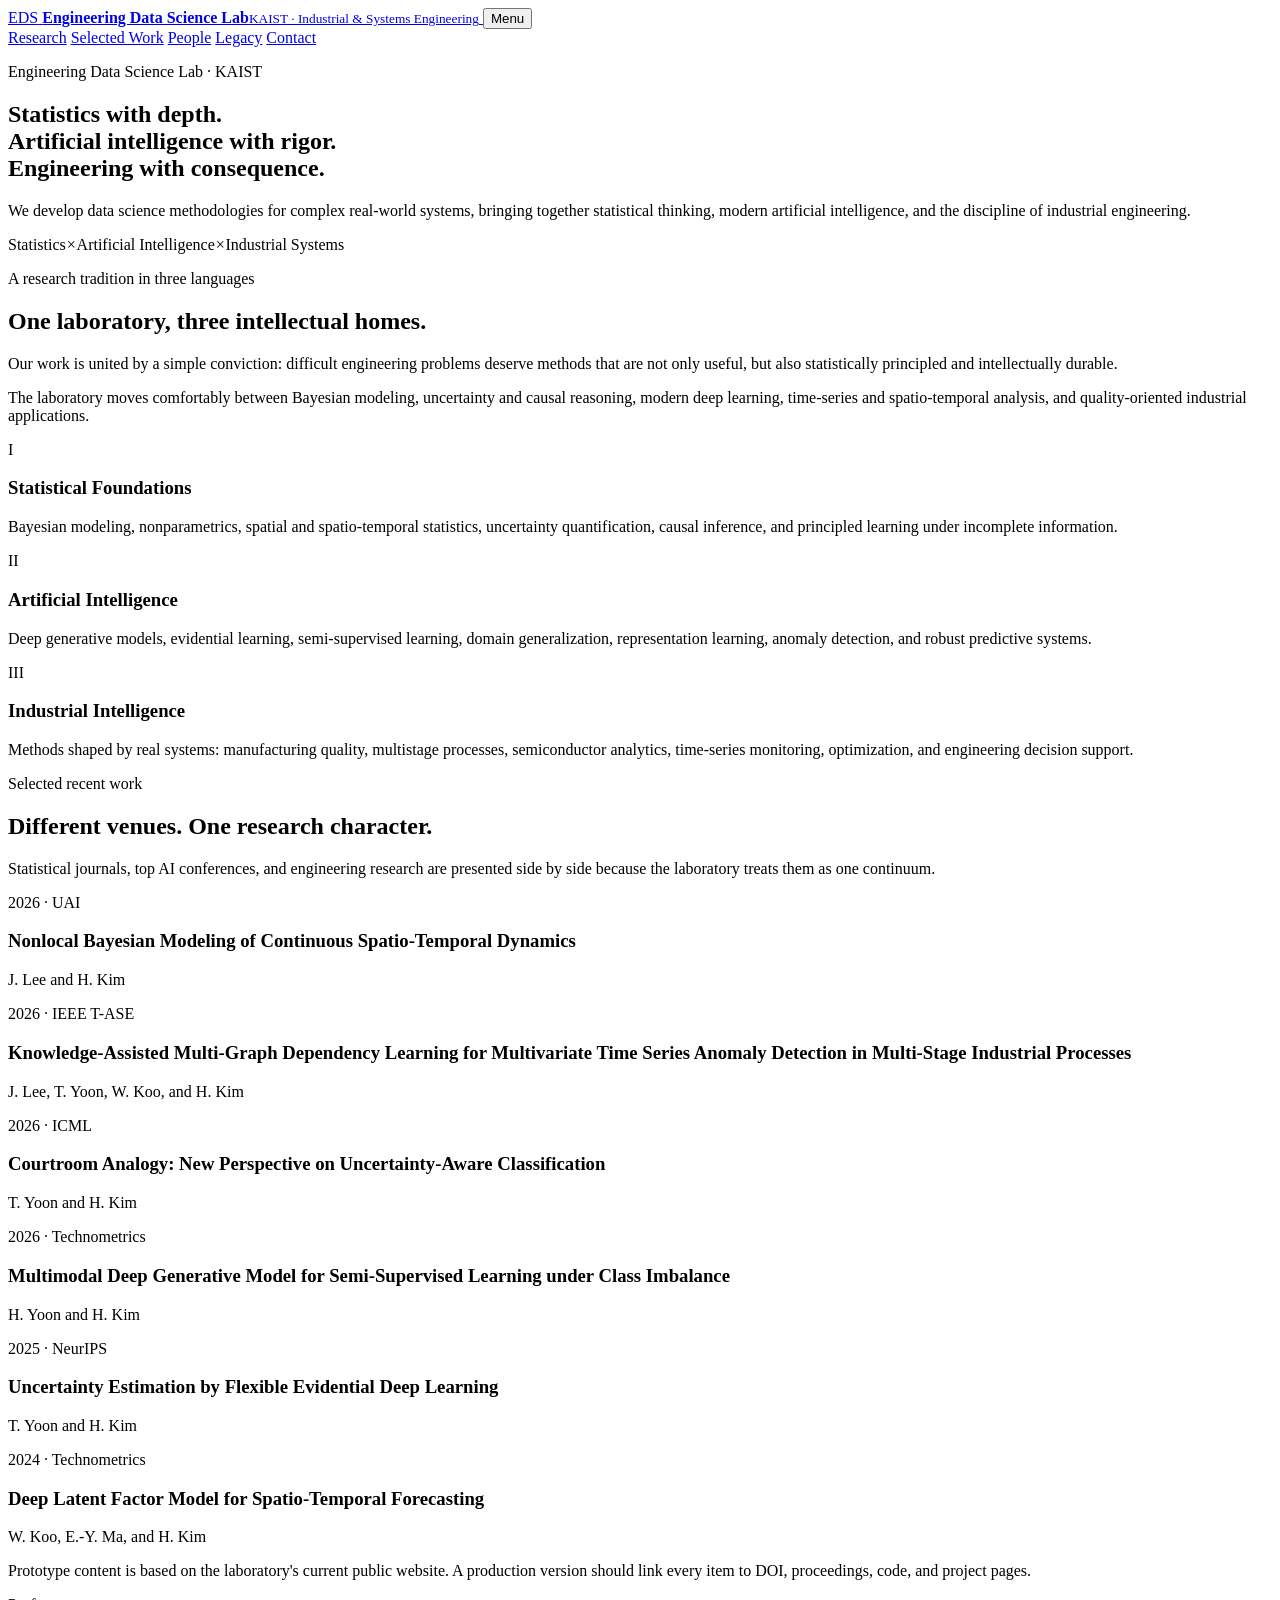
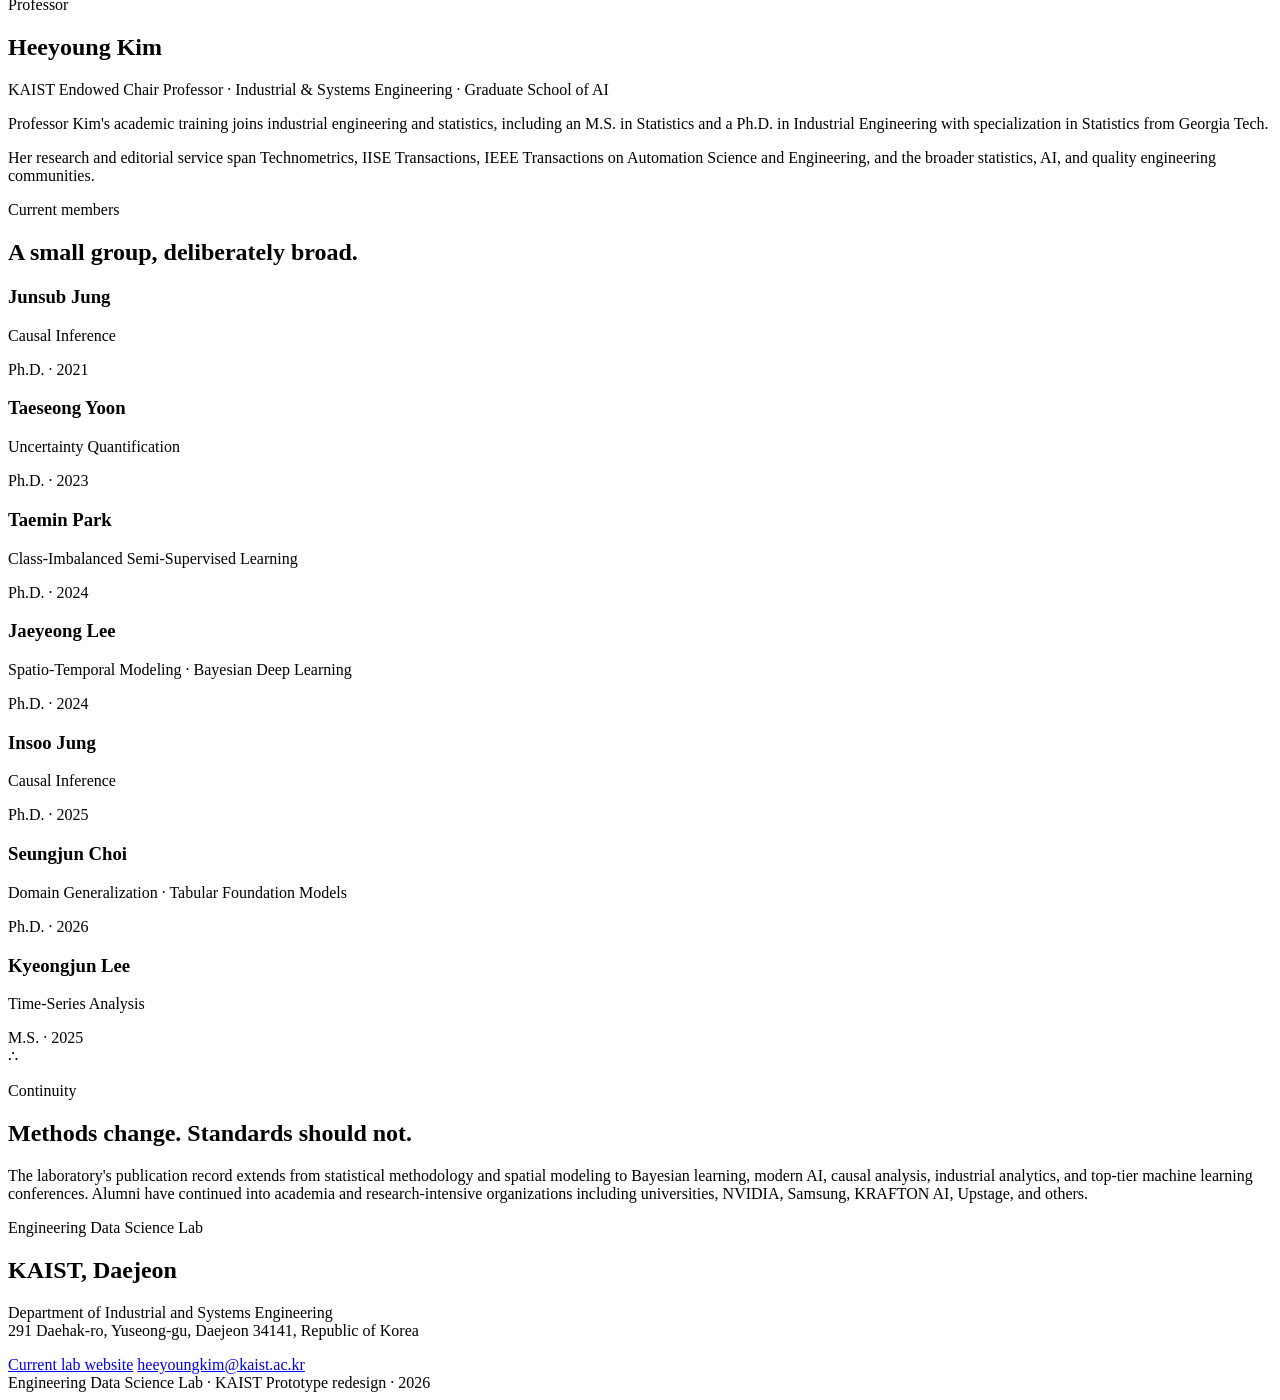
==== eds-lab-preview/index.html @ 4bfbe5f3 "Add EDS lab website prototype" ====
<!doctype html>
<html lang="en">
<head>
  <meta charset="utf-8" />
  <meta name="viewport" content="width=device-width, initial-scale=1" />
  <meta name="description" content="Prototype redesign for the Engineering Data Science Lab at KAIST." />
  <title>Engineering Data Science Lab | KAIST</title>
  <link rel="preconnect" href="https://fonts.googleapis.com">
  <link rel="preconnect" href="https://fonts.gstatic.com" crossorigin>
  <link href="https://fonts.googleapis.com/css2?family=EB+Garamond:ital,wght@0,500;0,600;1,500&family=Inter:wght@400;500;600&display=swap" rel="stylesheet">
  <link rel="stylesheet" href="style.css" />
</head>
<body>
  <header class="site-header">
    <a class="wordmark" href="#top" aria-label="Engineering Data Science Lab home">
      <span class="seal">EDS</span>
      <span class="wordmark-text"><strong>Engineering Data Science Lab</strong><small>KAIST · Industrial & Systems Engineering</small></span>
    </a>
    <button class="menu-button" aria-expanded="false" aria-controls="site-nav">Menu</button>
    <nav id="site-nav" class="site-nav" aria-label="Primary">
      <a href="#research">Research</a>
      <a href="#work">Selected Work</a>
      <a href="#people">People</a>
      <a href="#legacy">Legacy</a>
      <a href="#contact">Contact</a>
    </nav>
  </header>

  <main id="top">
    <section class="hero section-shell">
      <p class="eyebrow">Engineering Data Science Lab · KAIST</p>
      <h1>Statistics with depth.<br>Artificial intelligence with rigor.<br>Engineering with consequence.</h1>
      <p class="hero-copy">
        We develop data science methodologies for complex real-world systems, bringing together statistical thinking,
        modern artificial intelligence, and the discipline of industrial engineering.
      </p>
      <div class="hero-rule" aria-hidden="true"></div>
      <div class="hero-note">
        <span>Statistics</span><i>×</i><span>Artificial Intelligence</span><i>×</i><span>Industrial Systems</span>
      </div>
    </section>

    <section class="manifesto section-shell split" id="research">
      <div>
        <p class="eyebrow">A research tradition in three languages</p>
        <h2>One laboratory, three intellectual homes.</h2>
      </div>
      <div class="prose">
        <p>
          Our work is united by a simple conviction: difficult engineering problems deserve methods that are not only useful,
          but also statistically principled and intellectually durable.
        </p>
        <p>
          The laboratory moves comfortably between Bayesian modeling, uncertainty and causal reasoning, modern deep learning,
          time-series and spatio-temporal analysis, and quality-oriented industrial applications.
        </p>
      </div>
    </section>

    <section class="pillars section-shell" aria-label="Research pillars">
      <article class="pillar">
        <span class="roman">I</span>
        <h3>Statistical Foundations</h3>
        <p>Bayesian modeling, nonparametrics, spatial and spatio-temporal statistics, uncertainty quantification, causal inference, and principled learning under incomplete information.</p>
      </article>
      <article class="pillar">
        <span class="roman">II</span>
        <h3>Artificial Intelligence</h3>
        <p>Deep generative models, evidential learning, semi-supervised learning, domain generalization, representation learning, anomaly detection, and robust predictive systems.</p>
      </article>
      <article class="pillar">
        <span class="roman">III</span>
        <h3>Industrial Intelligence</h3>
        <p>Methods shaped by real systems: manufacturing quality, multistage processes, semiconductor analytics, time-series monitoring, optimization, and engineering decision support.</p>
      </article>
    </section>

    <section class="selected-work section-shell" id="work">
      <div class="section-heading">
        <p class="eyebrow">Selected recent work</p>
        <h2>Different venues. One research character.</h2>
        <p>Statistical journals, top AI conferences, and engineering research are presented side by side because the laboratory treats them as one continuum.</p>
      </div>
      <div class="work-list">
        <article>
          <time>2026 · UAI</time>
          <h3>Nonlocal Bayesian Modeling of Continuous Spatio-Temporal Dynamics</h3>
          <p>J. Lee and H. Kim</p>
        </article>
        <article>
          <time>2026 · IEEE T-ASE</time>
          <h3>Knowledge-Assisted Multi-Graph Dependency Learning for Multivariate Time Series Anomaly Detection in Multi-Stage Industrial Processes</h3>
          <p>J. Lee, T. Yoon, W. Koo, and H. Kim</p>
        </article>
        <article>
          <time>2026 · ICML</time>
          <h3>Courtroom Analogy: New Perspective on Uncertainty-Aware Classification</h3>
          <p>T. Yoon and H. Kim</p>
        </article>
        <article>
          <time>2026 · Technometrics</time>
          <h3>Multimodal Deep Generative Model for Semi-Supervised Learning under Class Imbalance</h3>
          <p>H. Yoon and H. Kim</p>
        </article>
        <article>
          <time>2025 · NeurIPS</time>
          <h3>Uncertainty Estimation by Flexible Evidential Deep Learning</h3>
          <p>T. Yoon and H. Kim</p>
        </article>
        <article>
          <time>2024 · Technometrics</time>
          <h3>Deep Latent Factor Model for Spatio-Temporal Forecasting</h3>
          <p>W. Koo, E.-Y. Ma, and H. Kim</p>
        </article>
      </div>
      <p class="source-note">Prototype content is based on the laboratory's current public website. A production version should link every item to DOI, proceedings, code, and project pages.</p>
    </section>

    <section class="professor section-shell split">
      <div>
        <p class="eyebrow">Professor</p>
        <h2>Heeyoung Kim</h2>
        <p class="title-line">KAIST Endowed Chair Professor · Industrial & Systems Engineering · Graduate School of AI</p>
      </div>
      <div class="prose professor-copy">
        <p>
          Professor Kim's academic training joins industrial engineering and statistics, including an M.S. in Statistics and a Ph.D. in Industrial Engineering with specialization in Statistics from Georgia Tech.
        </p>
        <p>
          Her research and editorial service span Technometrics, IISE Transactions, IEEE Transactions on Automation Science and Engineering, and the broader statistics, AI, and quality engineering communities.
        </p>
      </div>
    </section>

    <section class="people section-shell" id="people">
      <div class="section-heading compact">
        <p class="eyebrow">Current members</p>
        <h2>A small group, deliberately broad.</h2>
      </div>
      <div class="people-grid">
        <article><h3>Junsub Jung</h3><p>Causal Inference</p><span>Ph.D. · 2021</span></article>
        <article><h3>Taeseong Yoon</h3><p>Uncertainty Quantification</p><span>Ph.D. · 2023</span></article>
        <article><h3>Taemin Park</h3><p>Class-Imbalanced Semi-Supervised Learning</p><span>Ph.D. · 2024</span></article>
        <article><h3>Jaeyeong Lee</h3><p>Spatio-Temporal Modeling · Bayesian Deep Learning</p><span>Ph.D. · 2024</span></article>
        <article><h3>Insoo Jung</h3><p>Causal Inference</p><span>Ph.D. · 2025</span></article>
        <article><h3>Seungjun Choi</h3><p>Domain Generalization · Tabular Foundation Models</p><span>Ph.D. · 2026</span></article>
        <article><h3>Kyeongjun Lee</h3><p>Time-Series Analysis</p><span>M.S. · 2025</span></article>
      </div>
    </section>

    <section class="legacy section-shell" id="legacy">
      <div class="legacy-mark" aria-hidden="true">∴</div>
      <div class="legacy-copy">
        <p class="eyebrow">Continuity</p>
        <h2>Methods change. Standards should not.</h2>
        <p>
          The laboratory's publication record extends from statistical methodology and spatial modeling to Bayesian learning,
          modern AI, causal analysis, industrial analytics, and top-tier machine learning conferences. Alumni have continued into
          academia and research-intensive organizations including universities, NVIDIA, Samsung, KRAFTON AI, Upstage, and others.
        </p>
      </div>
    </section>

    <section class="contact section-shell" id="contact">
      <p class="eyebrow">Engineering Data Science Lab</p>
      <h2>KAIST, Daejeon</h2>
      <p>Department of Industrial and Systems Engineering<br>291 Daehak-ro, Yuseong-gu, Daejeon 34141, Republic of Korea</p>
      <div class="contact-links">
        <a href="https://eds.kaist.ac.kr/">Current lab website</a>
        <a href="mailto:heeyoungkim@kaist.ac.kr">heeyoungkim@kaist.ac.kr</a>
      </div>
    </section>
  </main>

  <footer class="site-footer">
    <span>Engineering Data Science Lab · KAIST</span>
    <span>Prototype redesign · 2026</span>
  </footer>

  <script src="script.js"></script>
</body>
</html>
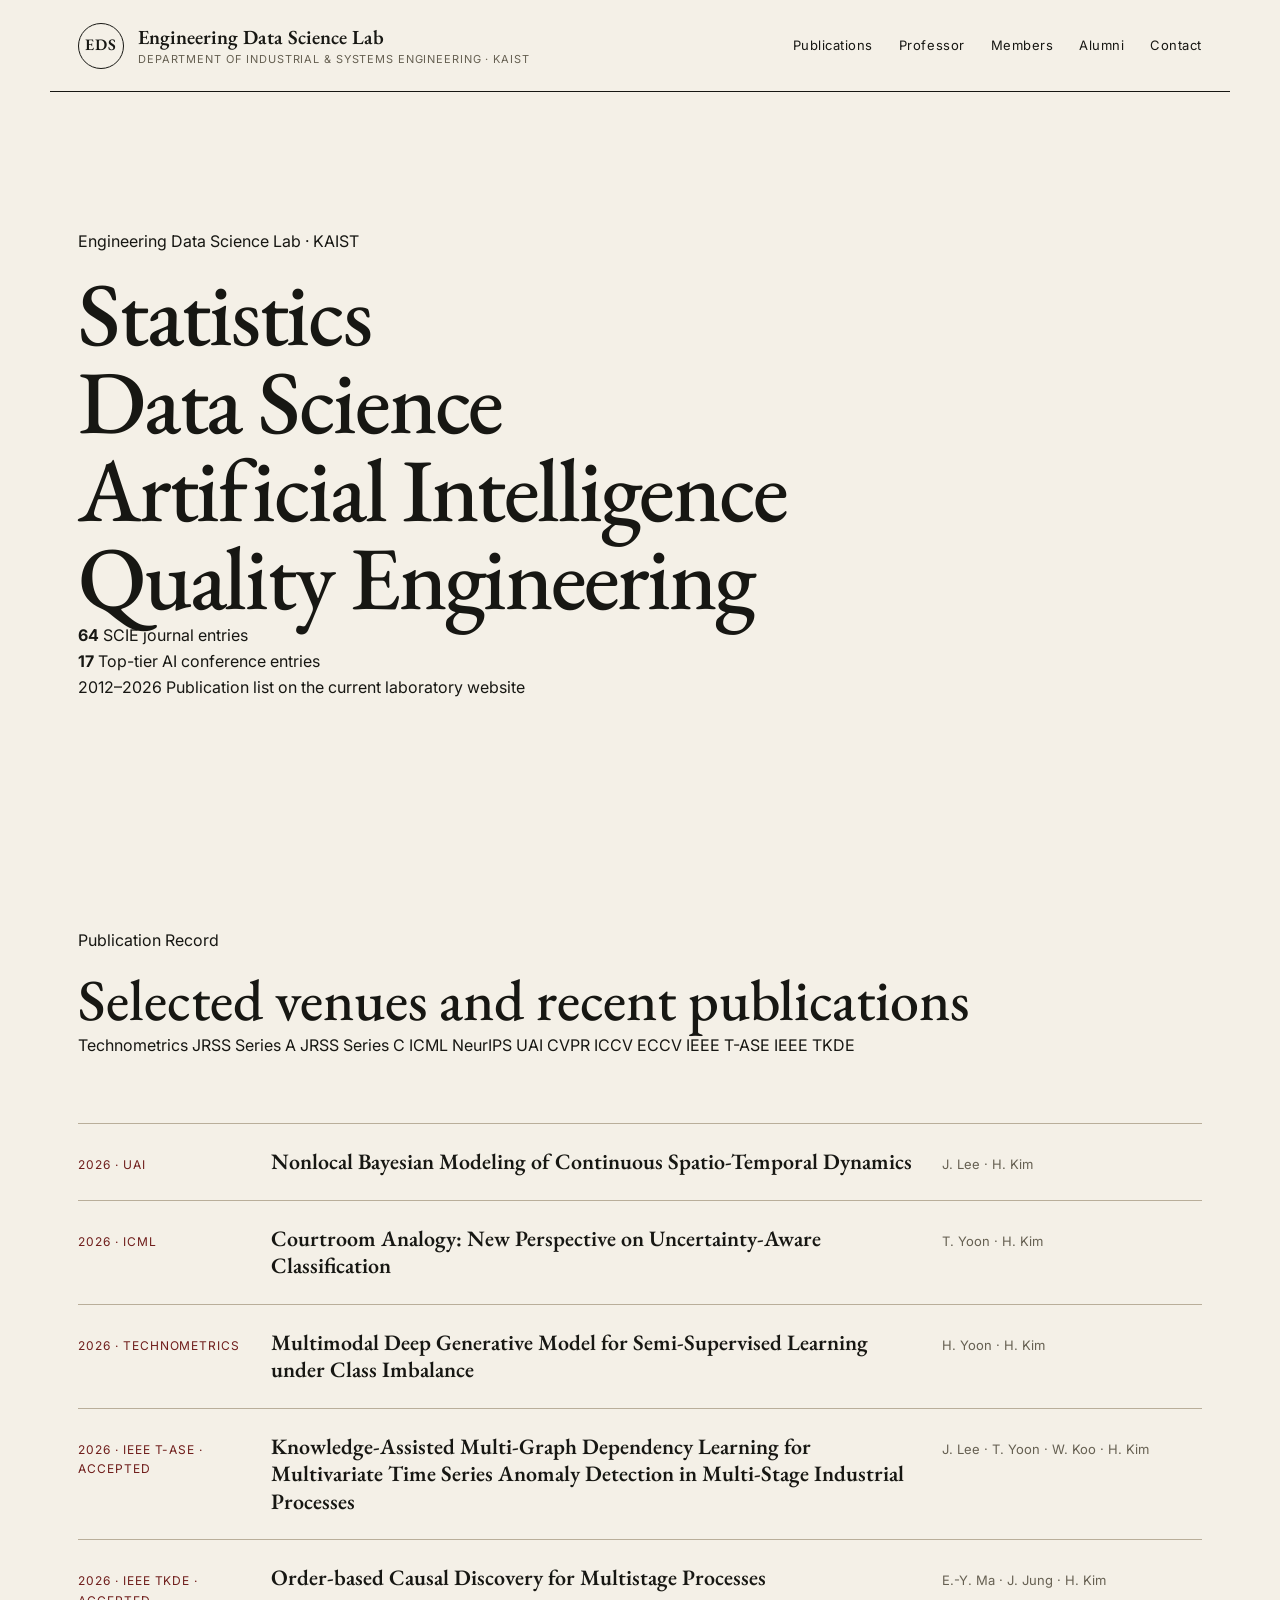
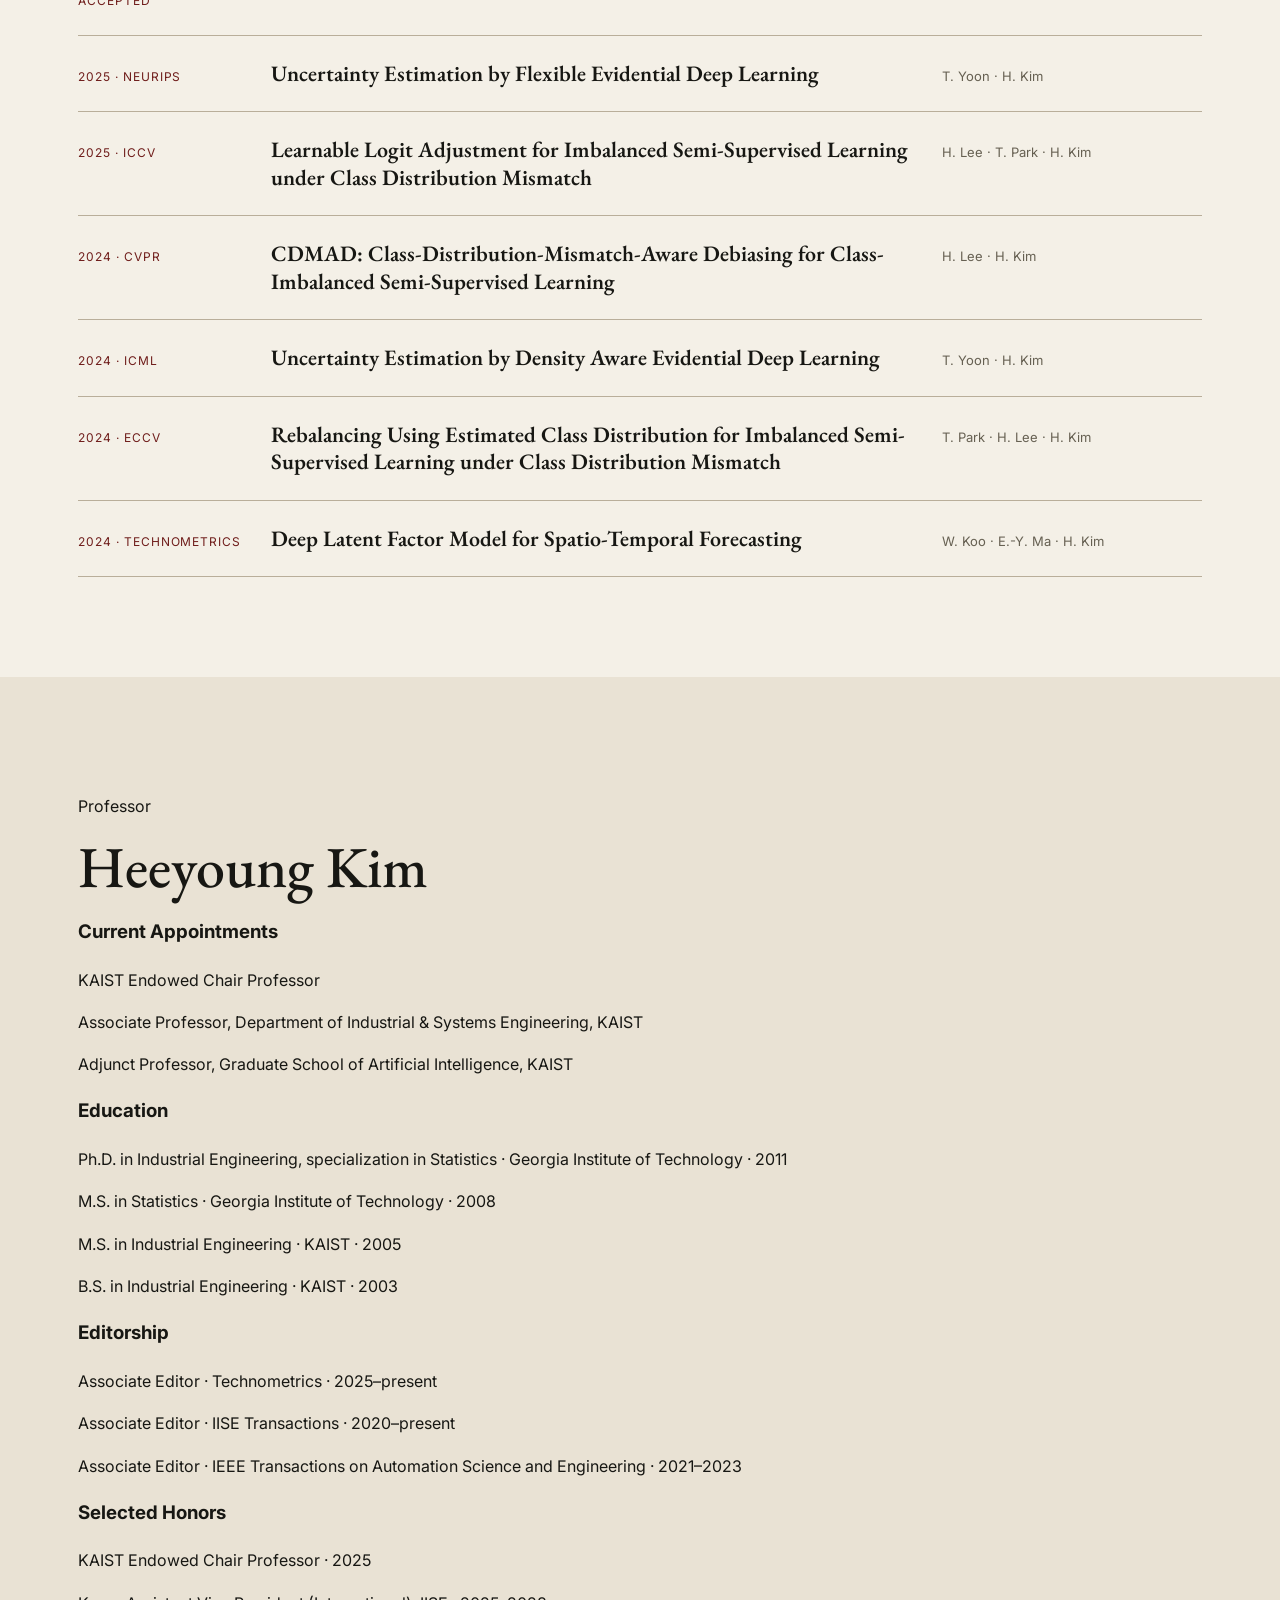
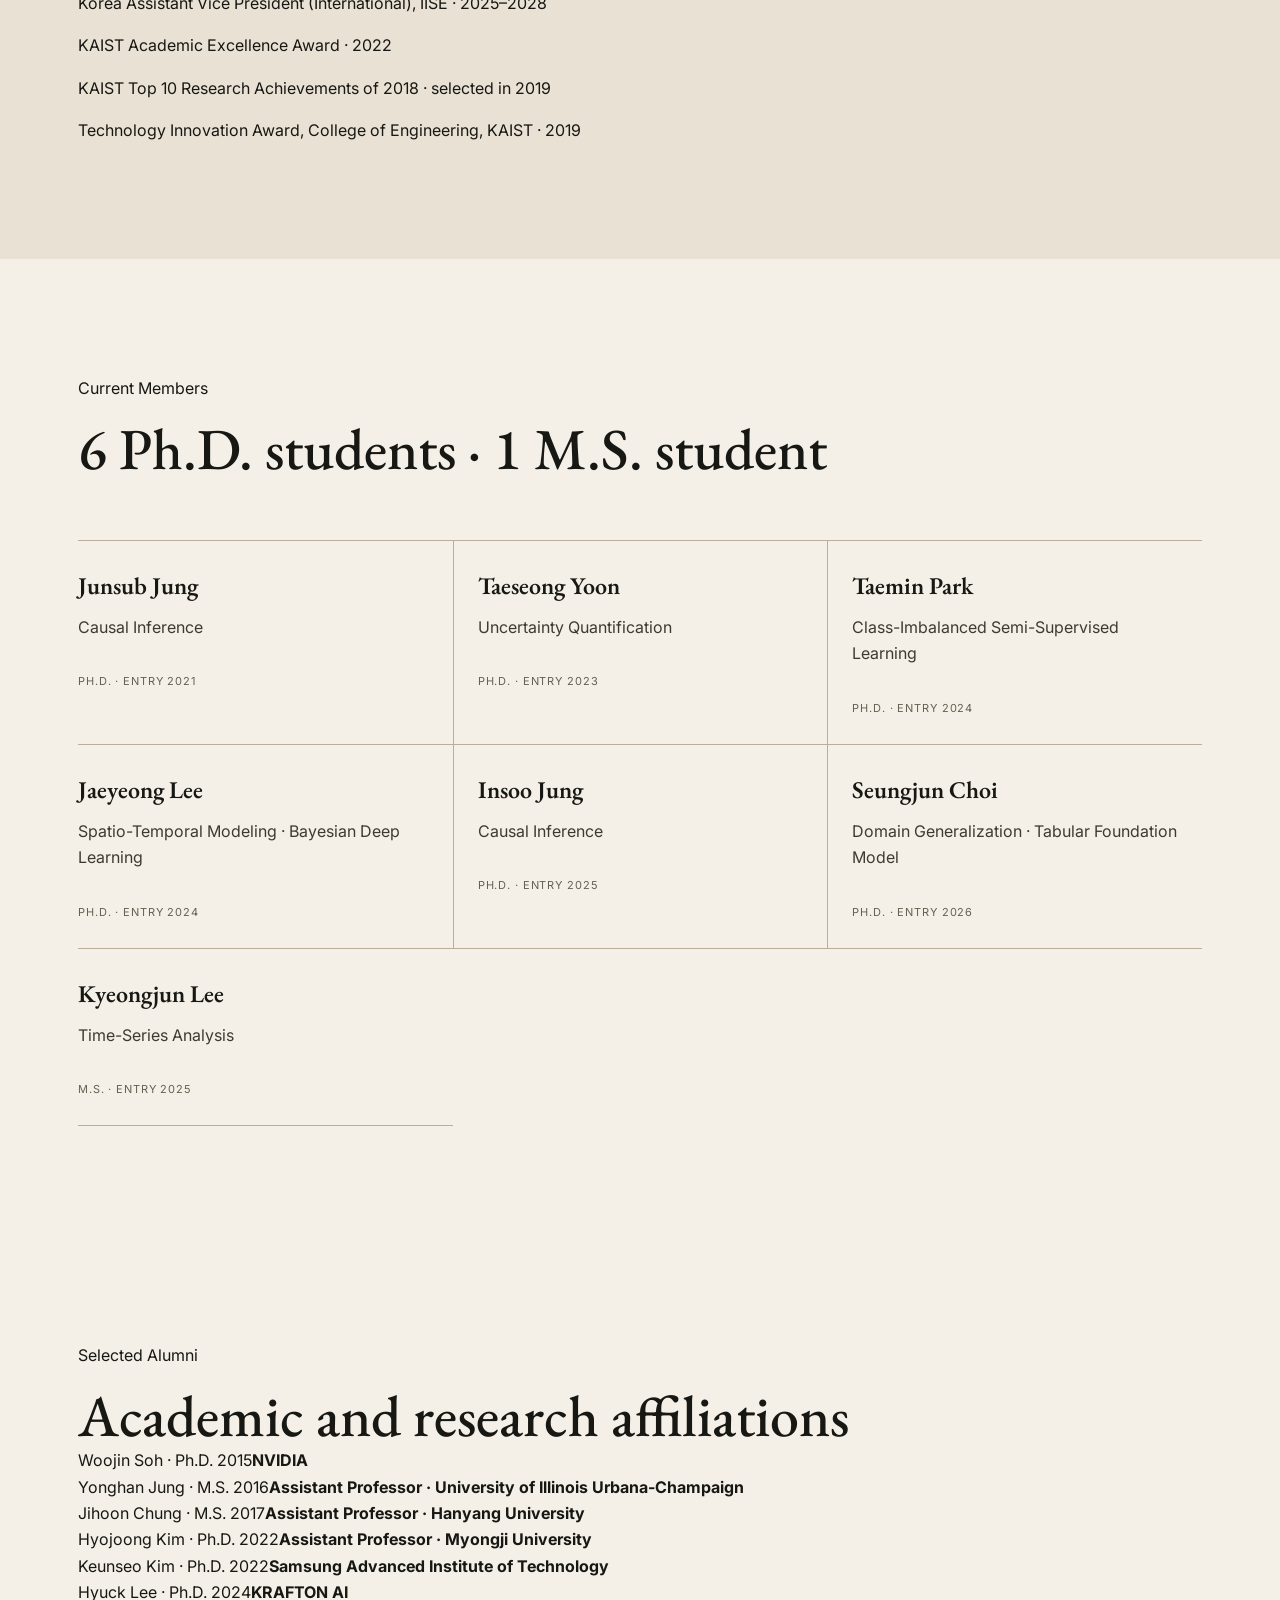
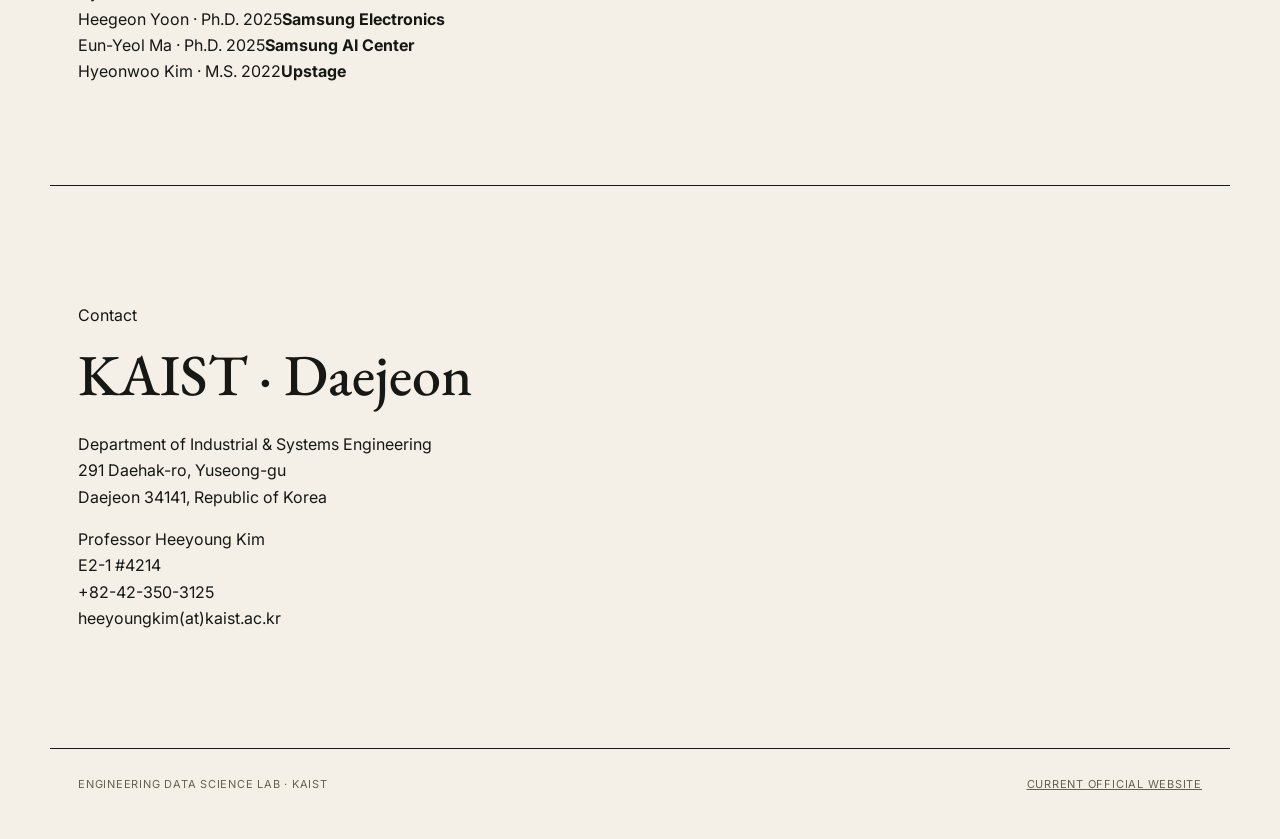
==== commit a824cd0a: "Refine EDS preview to fact-first academic design" ====
--- a/eds-lab-preview/index.html
+++ b/eds-lab-preview/index.html
@@ -3,178 +3,220 @@
 <head>
   <meta charset="utf-8" />
   <meta name="viewport" content="width=device-width, initial-scale=1" />
-  <meta name="description" content="Prototype redesign for the Engineering Data Science Lab at KAIST." />
+  <meta name="description" content="Engineering Data Science Lab, KAIST — research, publications, members, and alumni." />
   <title>Engineering Data Science Lab | KAIST</title>
   <link rel="preconnect" href="https://fonts.googleapis.com">
   <link rel="preconnect" href="https://fonts.gstatic.com" crossorigin>
-  <link href="https://fonts.googleapis.com/css2?family=EB+Garamond:ital,wght@0,500;0,600;1,500&family=Inter:wght@400;500;600&display=swap" rel="stylesheet">
+  <link href="https://fonts.googleapis.com/css2?family=EB+Garamond:wght@500;600&family=Inter:wght@400;500;600&display=swap" rel="stylesheet">
   <link rel="stylesheet" href="style.css" />
 </head>
 <body>
   <header class="site-header">
     <a class="wordmark" href="#top" aria-label="Engineering Data Science Lab home">
       <span class="seal">EDS</span>
-      <span class="wordmark-text"><strong>Engineering Data Science Lab</strong><small>KAIST · Industrial & Systems Engineering</small></span>
+      <span class="wordmark-text">
+        <strong>Engineering Data Science Lab</strong>
+        <small>Department of Industrial & Systems Engineering · KAIST</small>
+      </span>
     </a>
     <button class="menu-button" aria-expanded="false" aria-controls="site-nav">Menu</button>
     <nav id="site-nav" class="site-nav" aria-label="Primary">
-      <a href="#research">Research</a>
-      <a href="#work">Selected Work</a>
-      <a href="#people">People</a>
-      <a href="#legacy">Legacy</a>
+      <a href="#record">Publications</a>
+      <a href="#professor">Professor</a>
+      <a href="#members">Members</a>
+      <a href="#alumni">Alumni</a>
       <a href="#contact">Contact</a>
     </nav>
   </header>
 
   <main id="top">
     <section class="hero section-shell">
-      <p class="eyebrow">Engineering Data Science Lab · KAIST</p>
-      <h1>Statistics with depth.<br>Artificial intelligence with rigor.<br>Engineering with consequence.</h1>
-      <p class="hero-copy">
-        We develop data science methodologies for complex real-world systems, bringing together statistical thinking,
-        modern artificial intelligence, and the discipline of industrial engineering.
-      </p>
-      <div class="hero-rule" aria-hidden="true"></div>
-      <div class="hero-note">
-        <span>Statistics</span><i>×</i><span>Artificial Intelligence</span><i>×</i><span>Industrial Systems</span>
-      </div>
-    </section>
-
-    <section class="manifesto section-shell split" id="research">
-      <div>
-        <p class="eyebrow">A research tradition in three languages</p>
-        <h2>One laboratory, three intellectual homes.</h2>
-      </div>
-      <div class="prose">
-        <p>
-          Our work is united by a simple conviction: difficult engineering problems deserve methods that are not only useful,
-          but also statistically principled and intellectually durable.
-        </p>
-        <p>
-          The laboratory moves comfortably between Bayesian modeling, uncertainty and causal reasoning, modern deep learning,
-          time-series and spatio-temporal analysis, and quality-oriented industrial applications.
-        </p>
-      </div>
-    </section>
-
-    <section class="pillars section-shell" aria-label="Research pillars">
-      <article class="pillar">
-        <span class="roman">I</span>
-        <h3>Statistical Foundations</h3>
-        <p>Bayesian modeling, nonparametrics, spatial and spatio-temporal statistics, uncertainty quantification, causal inference, and principled learning under incomplete information.</p>
-      </article>
-      <article class="pillar">
-        <span class="roman">II</span>
-        <h3>Artificial Intelligence</h3>
-        <p>Deep generative models, evidential learning, semi-supervised learning, domain generalization, representation learning, anomaly detection, and robust predictive systems.</p>
-      </article>
-      <article class="pillar">
-        <span class="roman">III</span>
-        <h3>Industrial Intelligence</h3>
-        <p>Methods shaped by real systems: manufacturing quality, multistage processes, semiconductor analytics, time-series monitoring, optimization, and engineering decision support.</p>
-      </article>
-    </section>
-
-    <section class="selected-work section-shell" id="work">
-      <div class="section-heading">
-        <p class="eyebrow">Selected recent work</p>
-        <h2>Different venues. One research character.</h2>
-        <p>Statistical journals, top AI conferences, and engineering research are presented side by side because the laboratory treats them as one continuum.</p>
-      </div>
+      <p class="kicker">Engineering Data Science Lab · KAIST</p>
+      <h1>Statistics<br>Data Science<br>Artificial Intelligence<br>Quality Engineering</h1>
+
+      <div class="record-grid" aria-label="Publication record">
+        <div class="record-item">
+          <strong>64</strong>
+          <span>SCIE journal entries</span>
+        </div>
+        <div class="record-item">
+          <strong>17</strong>
+          <span>Top-tier AI conference entries</span>
+        </div>
+        <div class="record-item text-record">
+          <span class="record-years">2012–2026</span>
+          <span>Publication list on the current laboratory website</span>
+        </div>
+      </div>
+    </section>
+
+    <section class="facts section-shell" id="record">
+      <div class="section-title-row">
+        <p class="kicker">Publication Record</p>
+        <h2>Selected venues and recent publications</h2>
+      </div>
+
+      <div class="venue-line">
+        <span>Technometrics</span>
+        <span>JRSS Series A</span>
+        <span>JRSS Series C</span>
+        <span>ICML</span>
+        <span>NeurIPS</span>
+        <span>UAI</span>
+        <span>CVPR</span>
+        <span>ICCV</span>
+        <span>ECCV</span>
+        <span>IEEE T-ASE</span>
+        <span>IEEE TKDE</span>
+      </div>
+
       <div class="work-list">
         <article>
           <time>2026 · UAI</time>
           <h3>Nonlocal Bayesian Modeling of Continuous Spatio-Temporal Dynamics</h3>
-          <p>J. Lee and H. Kim</p>
-        </article>
-        <article>
-          <time>2026 · IEEE T-ASE</time>
-          <h3>Knowledge-Assisted Multi-Graph Dependency Learning for Multivariate Time Series Anomaly Detection in Multi-Stage Industrial Processes</h3>
-          <p>J. Lee, T. Yoon, W. Koo, and H. Kim</p>
+          <p>J. Lee · H. Kim</p>
         </article>
         <article>
           <time>2026 · ICML</time>
           <h3>Courtroom Analogy: New Perspective on Uncertainty-Aware Classification</h3>
-          <p>T. Yoon and H. Kim</p>
+          <p>T. Yoon · H. Kim</p>
         </article>
         <article>
           <time>2026 · Technometrics</time>
           <h3>Multimodal Deep Generative Model for Semi-Supervised Learning under Class Imbalance</h3>
-          <p>H. Yoon and H. Kim</p>
+          <p>H. Yoon · H. Kim</p>
+        </article>
+        <article>
+          <time>2026 · IEEE T-ASE · Accepted</time>
+          <h3>Knowledge-Assisted Multi-Graph Dependency Learning for Multivariate Time Series Anomaly Detection in Multi-Stage Industrial Processes</h3>
+          <p>J. Lee · T. Yoon · W. Koo · H. Kim</p>
+        </article>
+        <article>
+          <time>2026 · IEEE TKDE · Accepted</time>
+          <h3>Order-based Causal Discovery for Multistage Processes</h3>
+          <p>E.-Y. Ma · J. Jung · H. Kim</p>
         </article>
         <article>
           <time>2025 · NeurIPS</time>
           <h3>Uncertainty Estimation by Flexible Evidential Deep Learning</h3>
-          <p>T. Yoon and H. Kim</p>
+          <p>T. Yoon · H. Kim</p>
+        </article>
+        <article>
+          <time>2025 · ICCV</time>
+          <h3>Learnable Logit Adjustment for Imbalanced Semi-Supervised Learning under Class Distribution Mismatch</h3>
+          <p>H. Lee · T. Park · H. Kim</p>
+        </article>
+        <article>
+          <time>2024 · CVPR</time>
+          <h3>CDMAD: Class-Distribution-Mismatch-Aware Debiasing for Class-Imbalanced Semi-Supervised Learning</h3>
+          <p>H. Lee · H. Kim</p>
+        </article>
+        <article>
+          <time>2024 · ICML</time>
+          <h3>Uncertainty Estimation by Density Aware Evidential Deep Learning</h3>
+          <p>T. Yoon · H. Kim</p>
+        </article>
+        <article>
+          <time>2024 · ECCV</time>
+          <h3>Rebalancing Using Estimated Class Distribution for Imbalanced Semi-Supervised Learning under Class Distribution Mismatch</h3>
+          <p>T. Park · H. Lee · H. Kim</p>
         </article>
         <article>
           <time>2024 · Technometrics</time>
           <h3>Deep Latent Factor Model for Spatio-Temporal Forecasting</h3>
-          <p>W. Koo, E.-Y. Ma, and H. Kim</p>
-        </article>
-      </div>
-      <p class="source-note">Prototype content is based on the laboratory's current public website. A production version should link every item to DOI, proceedings, code, and project pages.</p>
-    </section>
-
-    <section class="professor section-shell split">
-      <div>
-        <p class="eyebrow">Professor</p>
+          <p>W. Koo · E.-Y. Ma · H. Kim</p>
+        </article>
+      </div>
+    </section>
+
+    <section class="professor section-shell" id="professor">
+      <div class="section-title-row">
+        <p class="kicker">Professor</p>
         <h2>Heeyoung Kim</h2>
-        <p class="title-line">KAIST Endowed Chair Professor · Industrial & Systems Engineering · Graduate School of AI</p>
-      </div>
-      <div class="prose professor-copy">
-        <p>
-          Professor Kim's academic training joins industrial engineering and statistics, including an M.S. in Statistics and a Ph.D. in Industrial Engineering with specialization in Statistics from Georgia Tech.
-        </p>
-        <p>
-          Her research and editorial service span Technometrics, IISE Transactions, IEEE Transactions on Automation Science and Engineering, and the broader statistics, AI, and quality engineering communities.
-        </p>
-      </div>
-    </section>
-
-    <section class="people section-shell" id="people">
-      <div class="section-heading compact">
-        <p class="eyebrow">Current members</p>
-        <h2>A small group, deliberately broad.</h2>
-      </div>
+      </div>
+
+      <div class="professor-grid">
+        <div class="fact-column">
+          <h3>Current Appointments</h3>
+          <p>KAIST Endowed Chair Professor</p>
+          <p>Associate Professor, Department of Industrial & Systems Engineering, KAIST</p>
+          <p>Adjunct Professor, Graduate School of Artificial Intelligence, KAIST</p>
+        </div>
+        <div class="fact-column">
+          <h3>Education</h3>
+          <p>Ph.D. in Industrial Engineering, specialization in Statistics · Georgia Institute of Technology · 2011</p>
+          <p>M.S. in Statistics · Georgia Institute of Technology · 2008</p>
+          <p>M.S. in Industrial Engineering · KAIST · 2005</p>
+          <p>B.S. in Industrial Engineering · KAIST · 2003</p>
+        </div>
+        <div class="fact-column">
+          <h3>Editorship</h3>
+          <p>Associate Editor · Technometrics · 2025–present</p>
+          <p>Associate Editor · IISE Transactions · 2020–present</p>
+          <p>Associate Editor · IEEE Transactions on Automation Science and Engineering · 2021–2023</p>
+        </div>
+        <div class="fact-column">
+          <h3>Selected Honors</h3>
+          <p>KAIST Endowed Chair Professor · 2025</p>
+          <p>Korea Assistant Vice President (International), IISE · 2025–2028</p>
+          <p>KAIST Academic Excellence Award · 2022</p>
+          <p>KAIST Top 10 Research Achievements of 2018 · selected in 2019</p>
+          <p>Technology Innovation Award, College of Engineering, KAIST · 2019</p>
+        </div>
+      </div>
+    </section>
+
+    <section class="members section-shell" id="members">
+      <div class="section-title-row">
+        <p class="kicker">Current Members</p>
+        <h2>6 Ph.D. students · 1 M.S. student</h2>
+      </div>
+
       <div class="people-grid">
-        <article><h3>Junsub Jung</h3><p>Causal Inference</p><span>Ph.D. · 2021</span></article>
-        <article><h3>Taeseong Yoon</h3><p>Uncertainty Quantification</p><span>Ph.D. · 2023</span></article>
-        <article><h3>Taemin Park</h3><p>Class-Imbalanced Semi-Supervised Learning</p><span>Ph.D. · 2024</span></article>
-        <article><h3>Jaeyeong Lee</h3><p>Spatio-Temporal Modeling · Bayesian Deep Learning</p><span>Ph.D. · 2024</span></article>
-        <article><h3>Insoo Jung</h3><p>Causal Inference</p><span>Ph.D. · 2025</span></article>
-        <article><h3>Seungjun Choi</h3><p>Domain Generalization · Tabular Foundation Models</p><span>Ph.D. · 2026</span></article>
-        <article><h3>Kyeongjun Lee</h3><p>Time-Series Analysis</p><span>M.S. · 2025</span></article>
-      </div>
-    </section>
-
-    <section class="legacy section-shell" id="legacy">
-      <div class="legacy-mark" aria-hidden="true">∴</div>
-      <div class="legacy-copy">
-        <p class="eyebrow">Continuity</p>
-        <h2>Methods change. Standards should not.</h2>
-        <p>
-          The laboratory's publication record extends from statistical methodology and spatial modeling to Bayesian learning,
-          modern AI, causal analysis, industrial analytics, and top-tier machine learning conferences. Alumni have continued into
-          academia and research-intensive organizations including universities, NVIDIA, Samsung, KRAFTON AI, Upstage, and others.
-        </p>
+        <article><h3>Junsub Jung</h3><p>Causal Inference</p><span>Ph.D. · Entry 2021</span></article>
+        <article><h3>Taeseong Yoon</h3><p>Uncertainty Quantification</p><span>Ph.D. · Entry 2023</span></article>
+        <article><h3>Taemin Park</h3><p>Class-Imbalanced Semi-Supervised Learning</p><span>Ph.D. · Entry 2024</span></article>
+        <article><h3>Jaeyeong Lee</h3><p>Spatio-Temporal Modeling · Bayesian Deep Learning</p><span>Ph.D. · Entry 2024</span></article>
+        <article><h3>Insoo Jung</h3><p>Causal Inference</p><span>Ph.D. · Entry 2025</span></article>
+        <article><h3>Seungjun Choi</h3><p>Domain Generalization · Tabular Foundation Model</p><span>Ph.D. · Entry 2026</span></article>
+        <article><h3>Kyeongjun Lee</h3><p>Time-Series Analysis</p><span>M.S. · Entry 2025</span></article>
+      </div>
+    </section>
+
+    <section class="alumni section-shell" id="alumni">
+      <div class="section-title-row">
+        <p class="kicker">Selected Alumni</p>
+        <h2>Academic and research affiliations</h2>
+      </div>
+
+      <div class="alumni-list">
+        <article><span>Woojin Soh · Ph.D. 2015</span><strong>NVIDIA</strong></article>
+        <article><span>Yonghan Jung · M.S. 2016</span><strong>Assistant Professor · University of Illinois Urbana-Champaign</strong></article>
+        <article><span>Jihoon Chung · M.S. 2017</span><strong>Assistant Professor · Hanyang University</strong></article>
+        <article><span>Hyojoong Kim · Ph.D. 2022</span><strong>Assistant Professor · Myongji University</strong></article>
+        <article><span>Keunseo Kim · Ph.D. 2022</span><strong>Samsung Advanced Institute of Technology</strong></article>
+        <article><span>Hyuck Lee · Ph.D. 2024</span><strong>KRAFTON AI</strong></article>
+        <article><span>Heegeon Yoon · Ph.D. 2025</span><strong>Samsung Electronics</strong></article>
+        <article><span>Eun-Yeol Ma · Ph.D. 2025</span><strong>Samsung AI Center</strong></article>
+        <article><span>Hyeonwoo Kim · M.S. 2022</span><strong>Upstage</strong></article>
       </div>
     </section>
 
     <section class="contact section-shell" id="contact">
-      <p class="eyebrow">Engineering Data Science Lab</p>
-      <h2>KAIST, Daejeon</h2>
-      <p>Department of Industrial and Systems Engineering<br>291 Daehak-ro, Yuseong-gu, Daejeon 34141, Republic of Korea</p>
-      <div class="contact-links">
-        <a href="https://eds.kaist.ac.kr/">Current lab website</a>
-        <a href="mailto:heeyoungkim@kaist.ac.kr">heeyoungkim@kaist.ac.kr</a>
+      <div class="section-title-row">
+        <p class="kicker">Contact</p>
+        <h2>KAIST · Daejeon</h2>
+      </div>
+      <div class="contact-grid">
+        <p>Department of Industrial & Systems Engineering<br>291 Daehak-ro, Yuseong-gu<br>Daejeon 34141, Republic of Korea</p>
+        <p>Professor Heeyoung Kim<br>E2-1 #4214<br>+82-42-350-3125<br>heeyoungkim(at)kaist.ac.kr</p>
       </div>
     </section>
   </main>
 
   <footer class="site-footer">
     <span>Engineering Data Science Lab · KAIST</span>
-    <span>Prototype redesign · 2026</span>
+    <a href="https://eds.kaist.ac.kr/">Current official website</a>
   </footer>
 
   <script src="script.js"></script>
--- a/eds-lab-preview/style.css
+++ b/eds-lab-preview/style.css
@@ -0,0 +1,209 @@
+:root {
+  --paper: #f4f0e7;
+  --paper-deep: #e9e2d4;
+  --ink: #171713;
+  --muted: #666052;
+  --line: #b9ae9a;
+  --accent: #6f1d1b;
+  --accent-dark: #491310;
+  --max: 1180px;
+  --serif: "EB Garamond", Georgia, "Times New Roman", serif;
+  --sans: Inter, Arial, sans-serif;
+}
+
+* { box-sizing: border-box; }
+html { scroll-behavior: smooth; }
+body {
+  margin: 0;
+  background: var(--paper);
+  color: var(--ink);
+  font-family: var(--sans);
+  font-size: 16px;
+  line-height: 1.65;
+  -webkit-font-smoothing: antialiased;
+}
+a { color: inherit; }
+
+.site-header {
+  min-height: 92px;
+  max-width: var(--max);
+  margin: 0 auto;
+  padding: 18px 28px;
+  display: flex;
+  align-items: center;
+  justify-content: space-between;
+  border-bottom: 1px solid var(--ink);
+}
+.wordmark {
+  display: inline-flex;
+  align-items: center;
+  gap: 14px;
+  text-decoration: none;
+}
+.seal {
+  width: 46px;
+  height: 46px;
+  border: 1px solid var(--ink);
+  border-radius: 50%;
+  display: grid;
+  place-items: center;
+  font-family: var(--serif);
+  font-weight: 600;
+  letter-spacing: .05em;
+}
+.wordmark-text { display: grid; line-height: 1.2; }
+.wordmark-text strong { font-family: var(--serif); font-size: 20px; font-weight: 600; }
+.wordmark-text small { margin-top: 4px; color: var(--muted); font-size: 11px; letter-spacing: .08em; text-transform: uppercase; }
+.site-nav { display: flex; gap: 26px; }
+.site-nav a { text-decoration: none; font-size: 13px; letter-spacing: .04em; }
+.site-nav a:hover { color: var(--accent); }
+.menu-button { display: none; }
+
+.section-shell { max-width: var(--max); margin: 0 auto; padding: 100px 28px; }
+.eyebrow {
+  margin: 0 0 20px;
+  color: var(--accent);
+  font-size: 12px;
+  font-weight: 600;
+  letter-spacing: .15em;
+  text-transform: uppercase;
+}
+
+.hero { padding-top: 120px; padding-bottom: 110px; }
+.hero h1 {
+  max-width: 980px;
+  margin: 0;
+  font-family: var(--serif);
+  font-size: clamp(50px, 7vw, 94px);
+  line-height: .98;
+  font-weight: 500;
+  letter-spacing: -.025em;
+}
+.hero-copy {
+  max-width: 720px;
+  margin: 42px 0 0 auto;
+  font-family: var(--serif);
+  font-size: 25px;
+  line-height: 1.35;
+  color: #363229;
+}
+.hero-rule { height: 1px; background: var(--line); margin-top: 72px; }
+.hero-note {
+  display: flex;
+  flex-wrap: wrap;
+  gap: 18px;
+  align-items: center;
+  padding-top: 18px;
+  color: var(--muted);
+  font-size: 12px;
+  letter-spacing: .11em;
+  text-transform: uppercase;
+}
+.hero-note i { font-family: var(--serif); font-size: 18px; color: var(--accent); }
+
+.split { display: grid; grid-template-columns: .85fr 1.15fr; gap: 90px; border-top: 1px solid var(--line); }
+h2 {
+  margin: 0;
+  font-family: var(--serif);
+  font-size: clamp(38px, 5vw, 58px);
+  font-weight: 500;
+  line-height: 1.08;
+}
+.prose { max-width: 660px; }
+.prose p { margin: 0 0 20px; font-family: var(--serif); font-size: 23px; line-height: 1.45; color: #3d382f; }
+
+.pillars {
+  display: grid;
+  grid-template-columns: repeat(3, 1fr);
+  padding-top: 0;
+  gap: 0;
+}
+.pillar { padding: 38px 38px 24px 0; border-top: 1px solid var(--ink); }
+.pillar + .pillar { padding-left: 38px; border-left: 1px solid var(--line); }
+.roman { font-family: var(--serif); color: var(--accent); font-size: 18px; }
+.pillar h3, .work-list h3, .people-grid h3 {
+  font-family: var(--serif);
+  font-weight: 600;
+}
+.pillar h3 { font-size: 30px; margin: 22px 0 16px; }
+.pillar p { color: var(--muted); }
+
+.selected-work { border-top: 1px solid var(--ink); }
+.section-heading { display: grid; grid-template-columns: .7fr 1.15fr .8fr; gap: 50px; align-items: start; }
+.section-heading > p:last-child { color: var(--muted); margin-top: 5px; }
+.section-heading.compact { grid-template-columns: .7fr 1.85fr; }
+.work-list { margin-top: 65px; border-top: 1px solid var(--line); }
+.work-list article {
+  display: grid;
+  grid-template-columns: 165px 1fr 260px;
+  gap: 28px;
+  align-items: baseline;
+  padding: 24px 0;
+  border-bottom: 1px solid var(--line);
+}
+.work-list time { color: var(--accent); font-size: 12px; letter-spacing: .08em; text-transform: uppercase; }
+.work-list h3 { margin: 0; font-size: 22px; line-height: 1.25; }
+.work-list p { margin: 0; color: var(--muted); font-size: 13px; }
+.source-note { max-width: 760px; margin: 24px 0 0 auto; color: var(--muted); font-size: 12px; }
+
+.professor { background: var(--paper-deep); max-width: none; padding-left: max(28px, calc((100vw - var(--max)) / 2 + 28px)); padding-right: max(28px, calc((100vw - var(--max)) / 2 + 28px)); }
+.title-line { max-width: 470px; margin-top: 22px; color: var(--muted); }
+
+.people { border-top: 1px solid var(--ink); }
+.people-grid { display: grid; grid-template-columns: repeat(3, 1fr); margin-top: 60px; border-top: 1px solid var(--line); }
+.people-grid article { min-height: 175px; padding: 25px 24px 25px 0; border-bottom: 1px solid var(--line); }
+.people-grid article:not(:nth-child(3n+1)) { padding-left: 24px; border-left: 1px solid var(--line); }
+.people-grid h3 { font-size: 24px; margin: 0 0 8px; }
+.people-grid p { margin: 0 0 26px; color: #3f3a31; }
+.people-grid span { color: var(--muted); font-size: 11px; letter-spacing: .08em; text-transform: uppercase; }
+
+.legacy { display: grid; grid-template-columns: 200px 1fr; gap: 40px; border-top: 1px solid var(--ink); }
+.legacy-mark { font-family: var(--serif); font-size: 110px; line-height: .7; color: var(--accent); }
+.legacy-copy { max-width: 780px; }
+.legacy-copy p:last-child { font-family: var(--serif); font-size: 22px; color: #3f3a31; }
+
+.contact { border-top: 1px solid var(--ink); }
+.contact h2 { margin-bottom: 24px; }
+.contact > p:not(.eyebrow) { color: var(--muted); }
+.contact-links { display: flex; gap: 28px; margin-top: 32px; }
+.contact-links a { text-underline-offset: 4px; }
+
+.site-footer {
+  max-width: var(--max);
+  margin: 0 auto;
+  padding: 26px 28px 46px;
+  border-top: 1px solid var(--ink);
+  display: flex;
+  justify-content: space-between;
+  color: var(--muted);
+  font-size: 11px;
+  letter-spacing: .07em;
+  text-transform: uppercase;
+}
+
+.reveal { opacity: 0; transform: translateY(12px); transition: opacity .7s ease, transform .7s ease; }
+.reveal.visible { opacity: 1; transform: none; }
+
+@media (max-width: 860px) {
+  .site-header { min-height: 76px; }
+  .menu-button { display: block; background: none; border: 1px solid var(--line); padding: 8px 11px; font: inherit; font-size: 12px; }
+  .site-nav { display: none; position: absolute; top: 75px; left: 20px; right: 20px; background: var(--paper); border: 1px solid var(--ink); padding: 18px; flex-direction: column; z-index: 10; }
+  .site-nav.open { display: flex; }
+  .split, .section-heading, .section-heading.compact { grid-template-columns: 1fr; gap: 34px; }
+  .pillars, .people-grid { grid-template-columns: 1fr; }
+  .pillar + .pillar, .people-grid article:not(:nth-child(3n+1)) { border-left: 0; padding-left: 0; }
+  .pillar { border-top: 1px solid var(--line); }
+  .work-list article { grid-template-columns: 1fr; gap: 8px; }
+  .legacy { grid-template-columns: 1fr; }
+  .legacy-mark { font-size: 74px; }
+}
+
+@media (max-width: 560px) {
+  .section-shell { padding: 72px 20px; }
+  .site-header { padding-left: 20px; padding-right: 20px; }
+  .wordmark-text small { display: none; }
+  .hero { padding-top: 82px; }
+  .hero-copy { font-size: 21px; }
+  .prose p, .legacy-copy p:last-child { font-size: 20px; }
+  .contact-links, .site-footer { flex-direction: column; }
+}
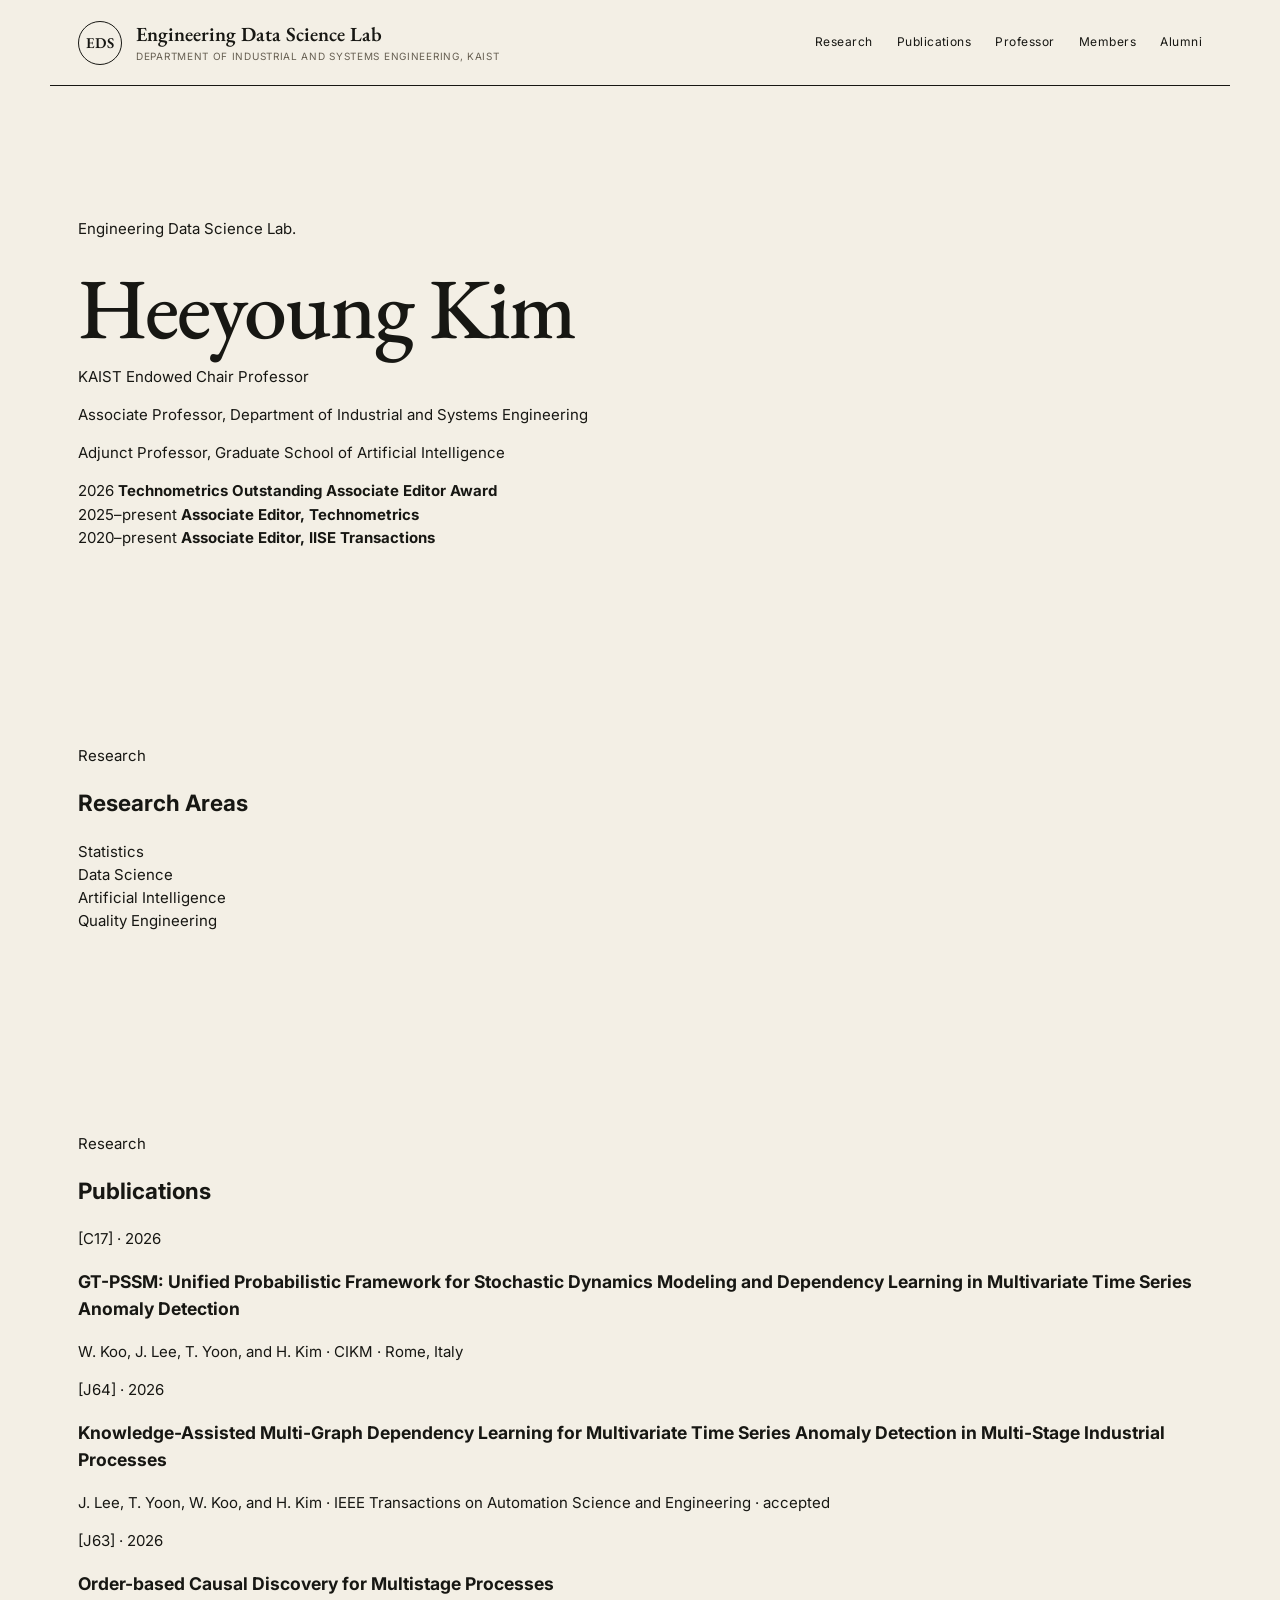
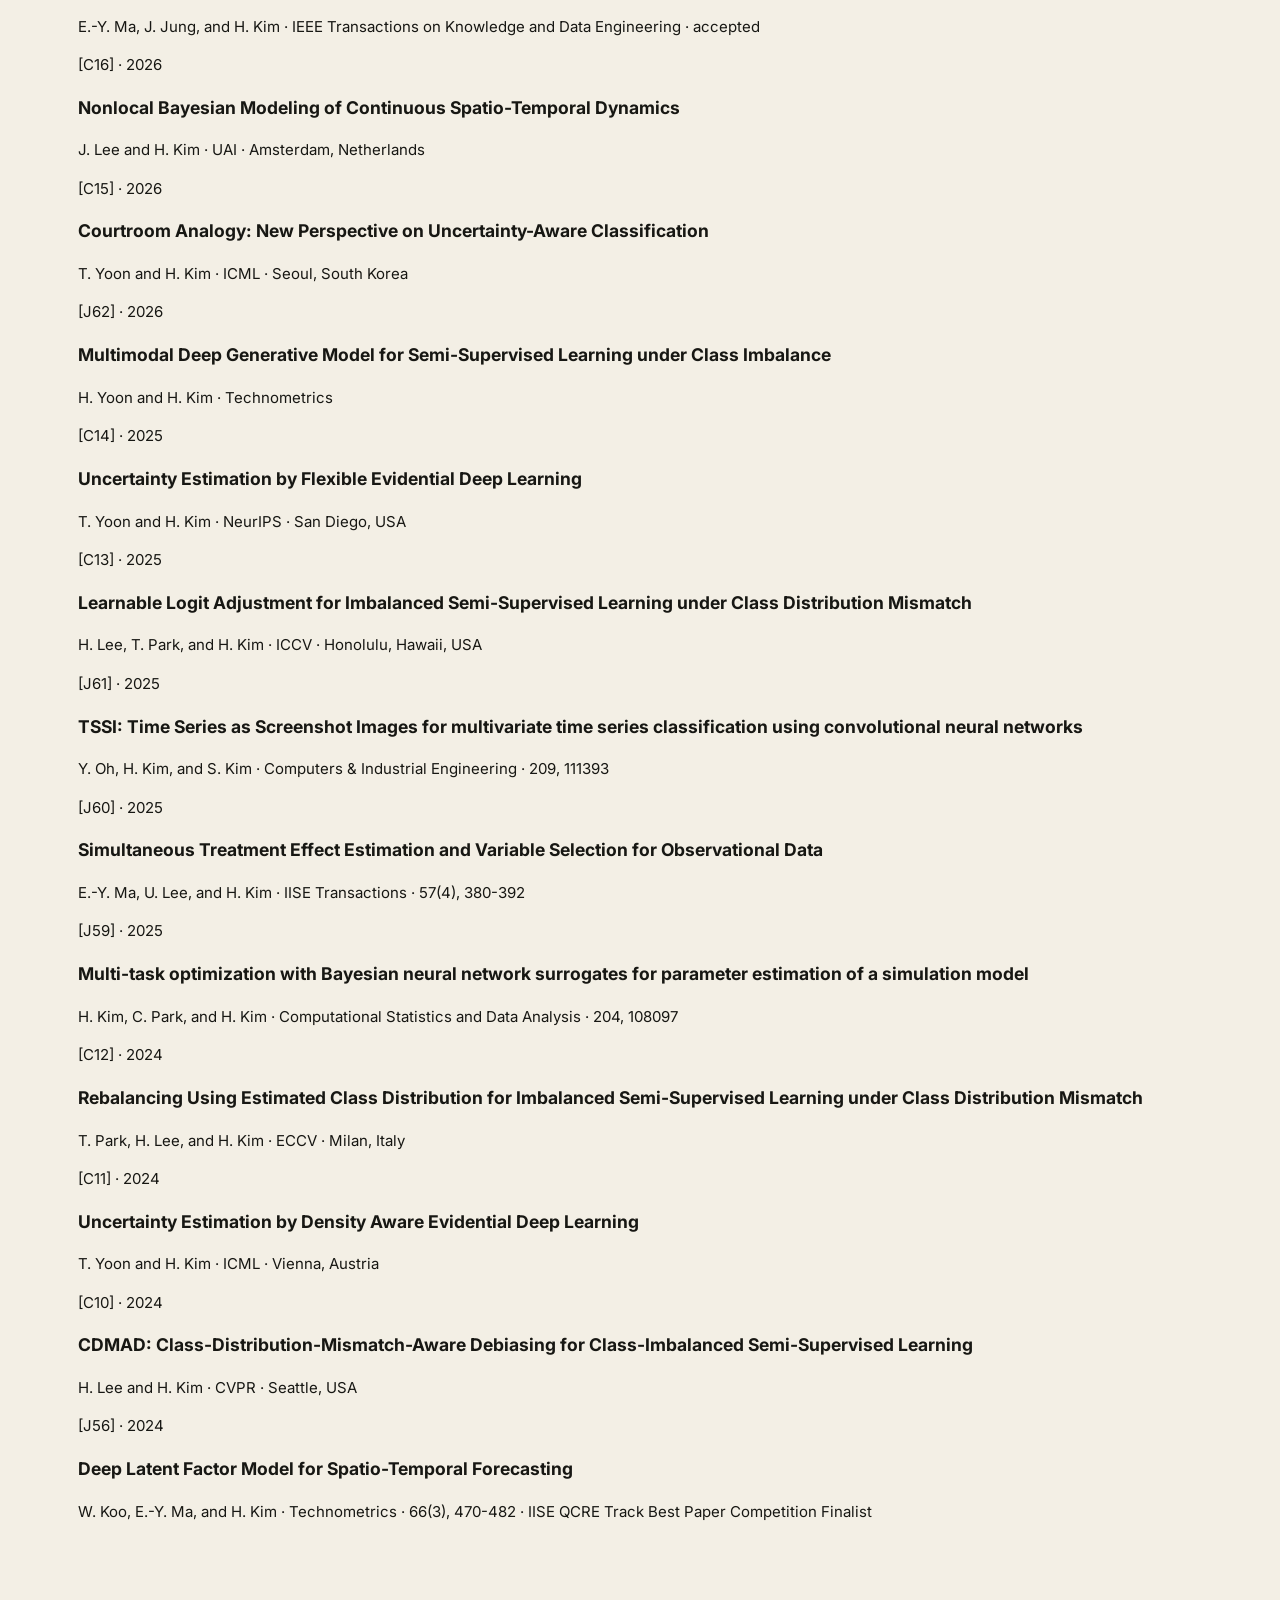
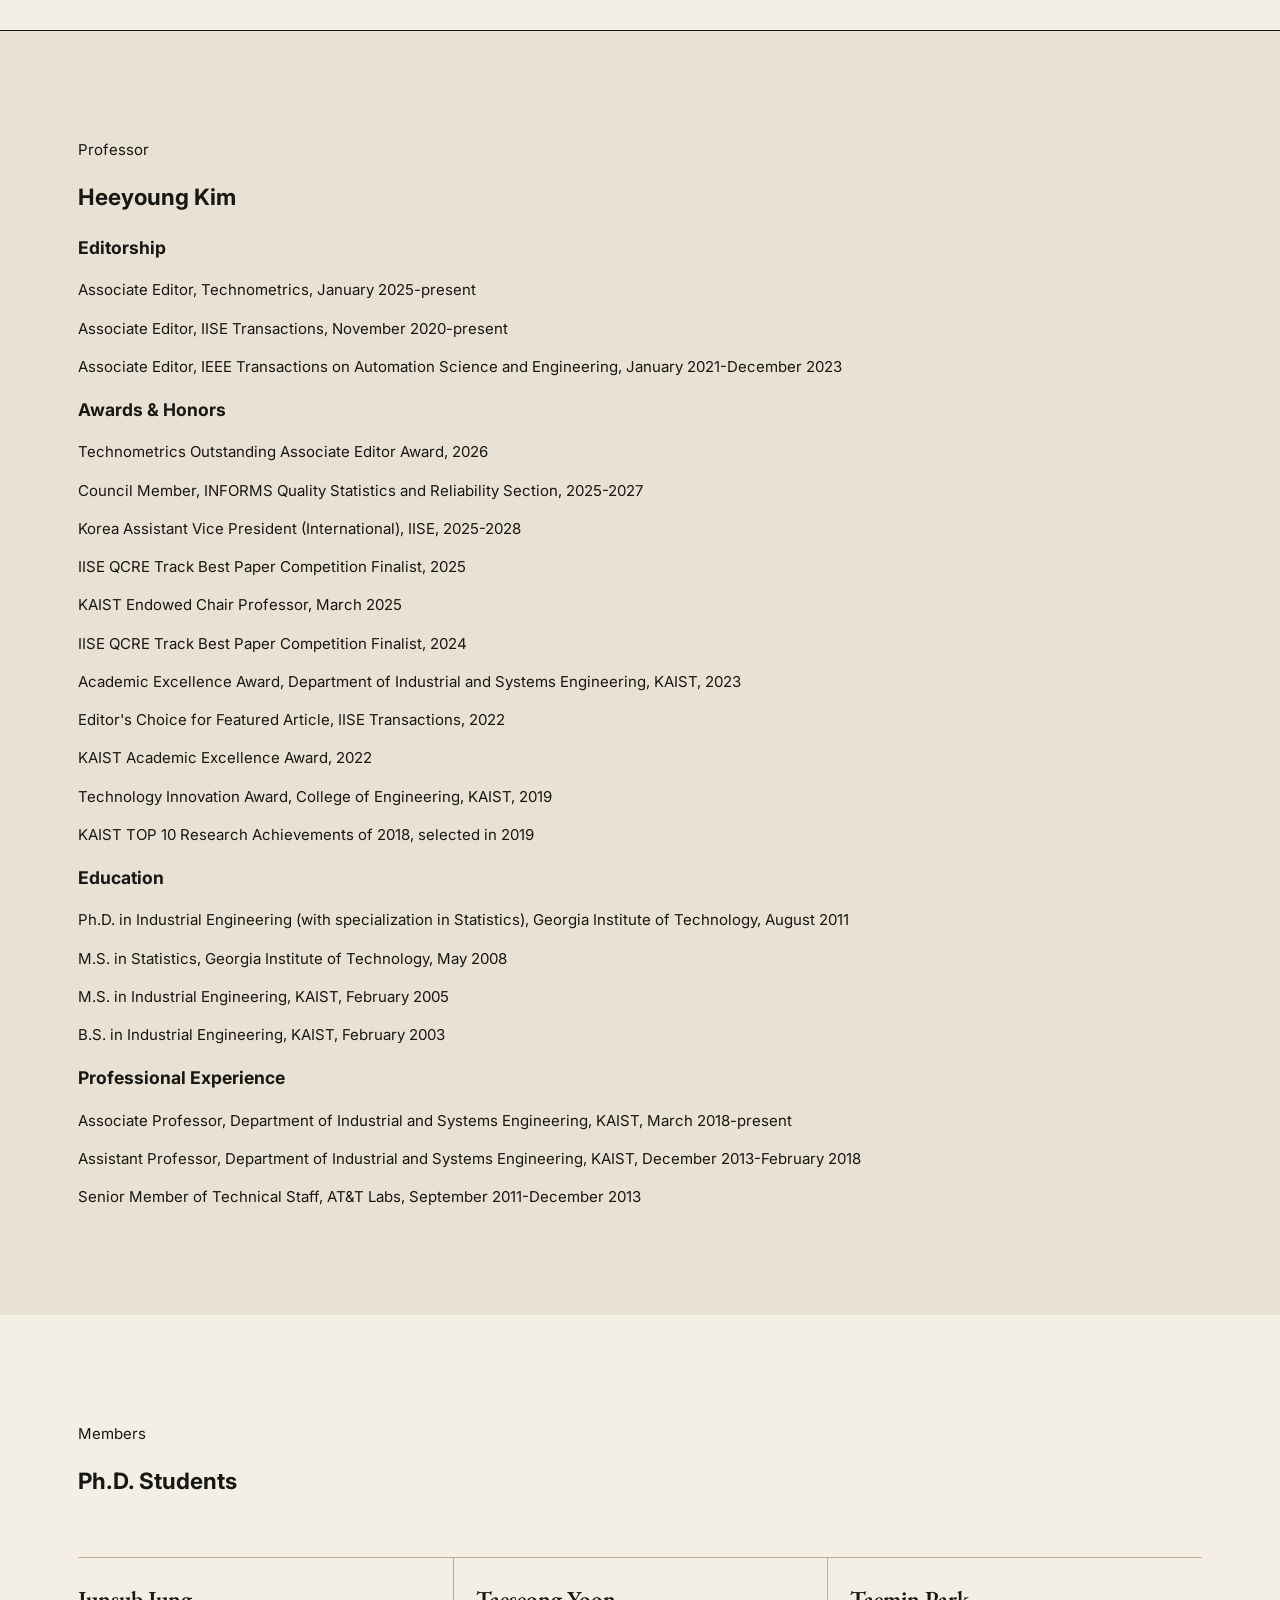
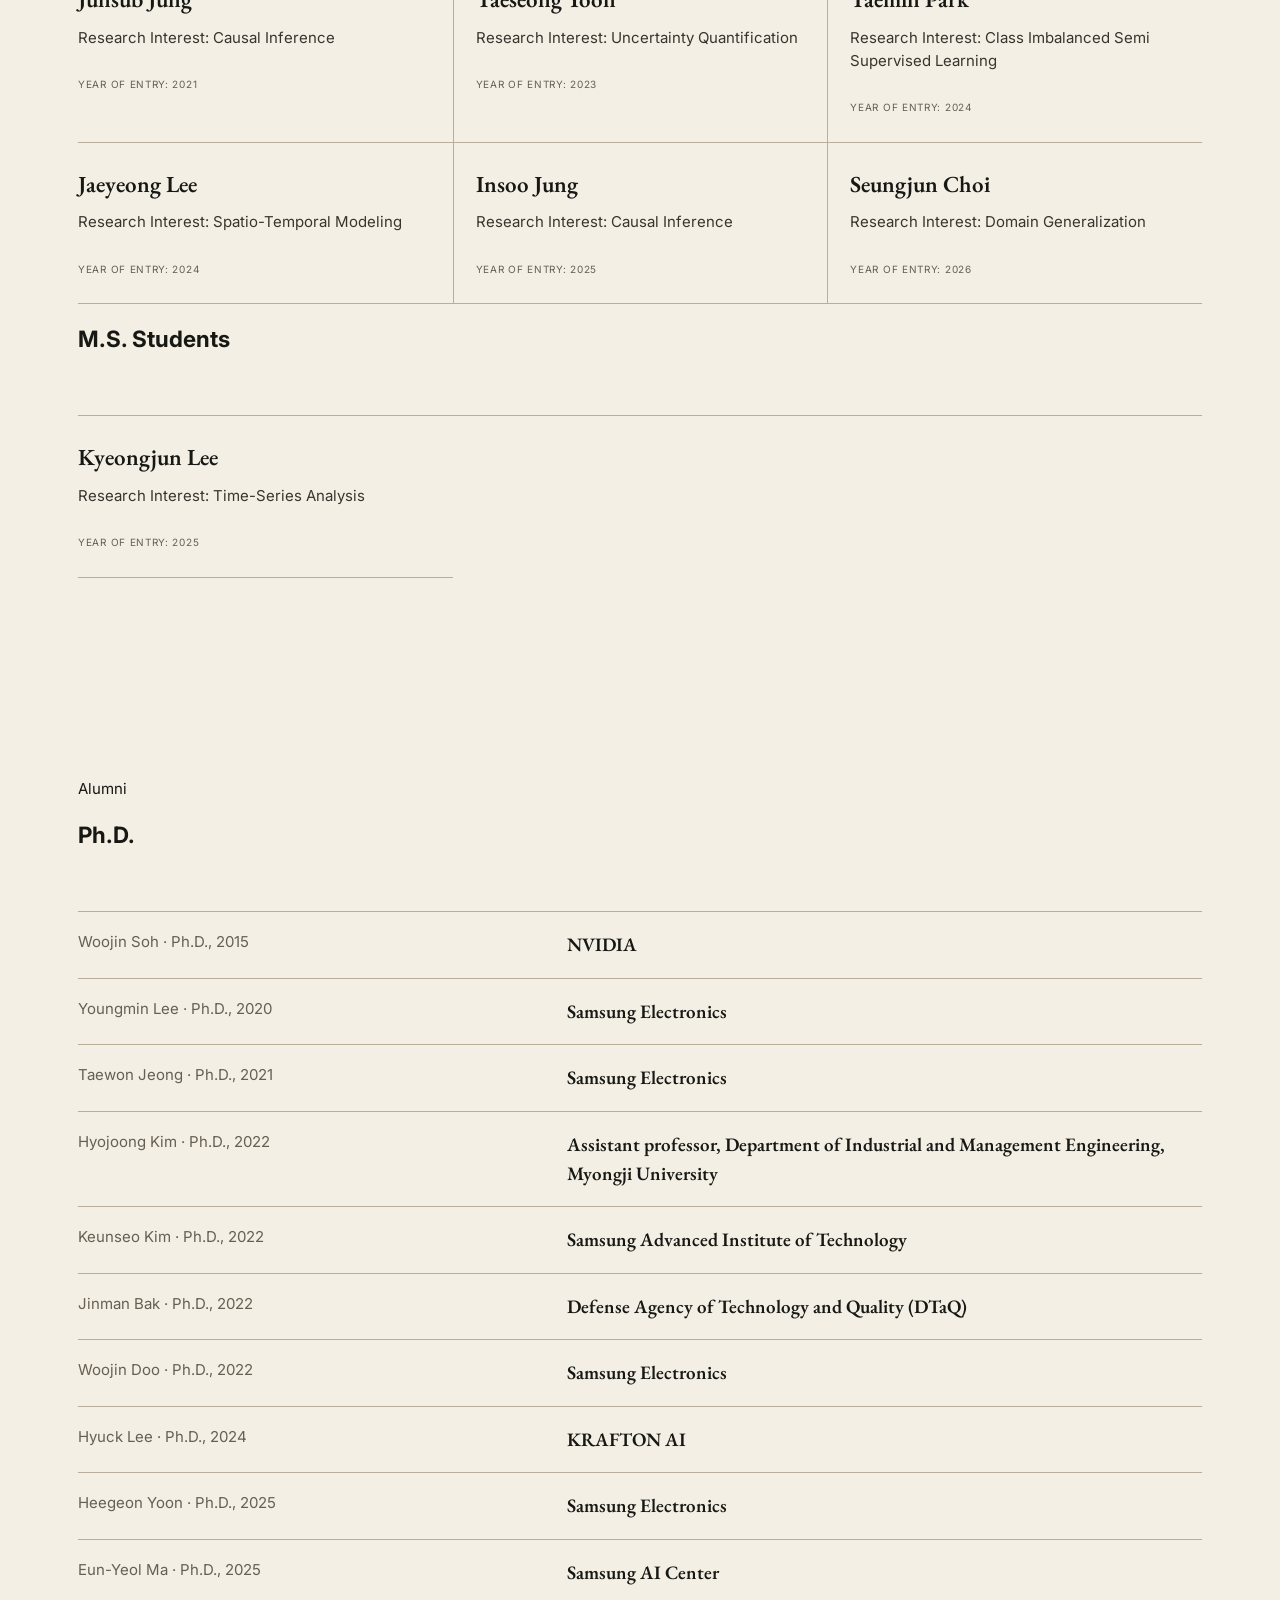
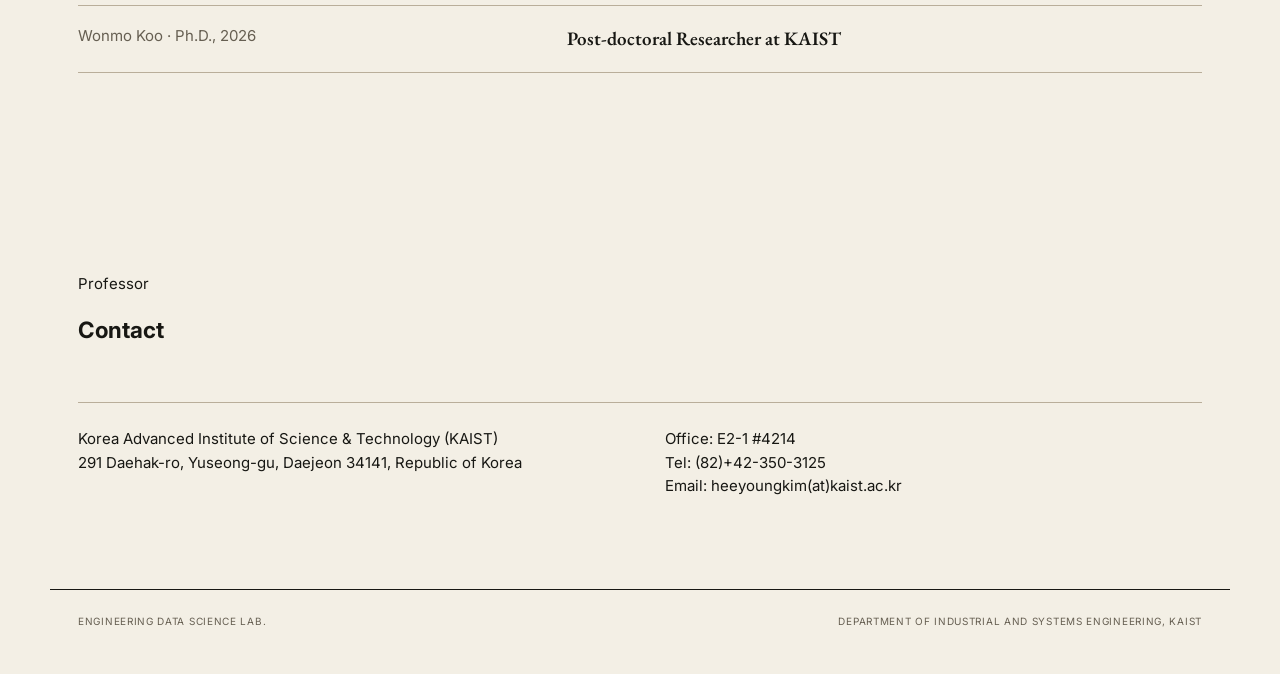
==== commit f5fe3f72: "Make EDS preview strictly fact-based using current lab-site content" ====
--- a/eds-lab-preview/index.html
+++ b/eds-lab-preview/index.html
@@ -3,7 +3,7 @@
 <head>
   <meta charset="utf-8" />
   <meta name="viewport" content="width=device-width, initial-scale=1" />
-  <meta name="description" content="Engineering Data Science Lab, KAIST — research, publications, members, and alumni." />
+  <meta name="description" content="Engineering Data Science Lab, Department of Industrial and Systems Engineering, KAIST." />
   <title>Engineering Data Science Lab | KAIST</title>
   <link rel="preconnect" href="https://fonts.googleapis.com">
   <link rel="preconnect" href="https://fonts.gstatic.com" crossorigin>
@@ -12,211 +12,181 @@
 </head>
 <body>
   <header class="site-header">
-    <a class="wordmark" href="#top" aria-label="Engineering Data Science Lab home">
+    <a class="wordmark" href="#top">
       <span class="seal">EDS</span>
       <span class="wordmark-text">
         <strong>Engineering Data Science Lab</strong>
-        <small>Department of Industrial & Systems Engineering · KAIST</small>
+        <small>Department of Industrial and Systems Engineering, KAIST</small>
       </span>
     </a>
     <button class="menu-button" aria-expanded="false" aria-controls="site-nav">Menu</button>
     <nav id="site-nav" class="site-nav" aria-label="Primary">
-      <a href="#record">Publications</a>
+      <a href="#research">Research</a>
+      <a href="#publications">Publications</a>
       <a href="#professor">Professor</a>
       <a href="#members">Members</a>
       <a href="#alumni">Alumni</a>
-      <a href="#contact">Contact</a>
     </nav>
   </header>
 
   <main id="top">
     <section class="hero section-shell">
-      <p class="kicker">Engineering Data Science Lab · KAIST</p>
-      <h1>Statistics<br>Data Science<br>Artificial Intelligence<br>Quality Engineering</h1>
-
-      <div class="record-grid" aria-label="Publication record">
-        <div class="record-item">
-          <strong>64</strong>
-          <span>SCIE journal entries</span>
+      <div class="hero-lab">
+        <p class="label">Engineering Data Science Lab.</p>
+        <h1>Heeyoung Kim</h1>
+        <p class="appointment">KAIST Endowed Chair Professor</p>
+        <p class="appointment">Associate Professor, Department of Industrial and Systems Engineering</p>
+        <p class="appointment">Adjunct Professor, Graduate School of Artificial Intelligence</p>
+      </div>
+      <div class="hero-facts">
+        <div>
+          <span class="year">2026</span>
+          <strong>Technometrics Outstanding Associate Editor Award</strong>
         </div>
-        <div class="record-item">
-          <strong>17</strong>
-          <span>Top-tier AI conference entries</span>
+        <div>
+          <span class="year">2025–present</span>
+          <strong>Associate Editor, Technometrics</strong>
         </div>
-        <div class="record-item text-record">
-          <span class="record-years">2012–2026</span>
-          <span>Publication list on the current laboratory website</span>
+        <div>
+          <span class="year">2020–present</span>
+          <strong>Associate Editor, IISE Transactions</strong>
         </div>
       </div>
     </section>
 
-    <section class="facts section-shell" id="record">
-      <div class="section-title-row">
-        <p class="kicker">Publication Record</p>
-        <h2>Selected venues and recent publications</h2>
+    <section class="section-shell ruled" id="research">
+      <div class="section-head">
+        <p class="label">Research</p>
+        <h2>Research Areas</h2>
       </div>
+      <div class="research-areas">
+        <div>Statistics</div>
+        <div>Data Science</div>
+        <div>Artificial Intelligence</div>
+        <div>Quality Engineering</div>
+      </div>
+    </section>
 
-      <div class="venue-line">
-        <span>Technometrics</span>
-        <span>JRSS Series A</span>
-        <span>JRSS Series C</span>
-        <span>ICML</span>
-        <span>NeurIPS</span>
-        <span>UAI</span>
-        <span>CVPR</span>
-        <span>ICCV</span>
-        <span>ECCV</span>
-        <span>IEEE T-ASE</span>
-        <span>IEEE TKDE</span>
+    <section class="section-shell ruled" id="publications">
+      <div class="section-head">
+        <p class="label">Research</p>
+        <h2>Publications</h2>
       </div>
-
-      <div class="work-list">
-        <article>
-          <time>2026 · UAI</time>
-          <h3>Nonlocal Bayesian Modeling of Continuous Spatio-Temporal Dynamics</h3>
-          <p>J. Lee · H. Kim</p>
-        </article>
-        <article>
-          <time>2026 · ICML</time>
-          <h3>Courtroom Analogy: New Perspective on Uncertainty-Aware Classification</h3>
-          <p>T. Yoon · H. Kim</p>
-        </article>
-        <article>
-          <time>2026 · Technometrics</time>
-          <h3>Multimodal Deep Generative Model for Semi-Supervised Learning under Class Imbalance</h3>
-          <p>H. Yoon · H. Kim</p>
-        </article>
-        <article>
-          <time>2026 · IEEE T-ASE · Accepted</time>
-          <h3>Knowledge-Assisted Multi-Graph Dependency Learning for Multivariate Time Series Anomaly Detection in Multi-Stage Industrial Processes</h3>
-          <p>J. Lee · T. Yoon · W. Koo · H. Kim</p>
-        </article>
-        <article>
-          <time>2026 · IEEE TKDE · Accepted</time>
-          <h3>Order-based Causal Discovery for Multistage Processes</h3>
-          <p>E.-Y. Ma · J. Jung · H. Kim</p>
-        </article>
-        <article>
-          <time>2025 · NeurIPS</time>
-          <h3>Uncertainty Estimation by Flexible Evidential Deep Learning</h3>
-          <p>T. Yoon · H. Kim</p>
-        </article>
-        <article>
-          <time>2025 · ICCV</time>
-          <h3>Learnable Logit Adjustment for Imbalanced Semi-Supervised Learning under Class Distribution Mismatch</h3>
-          <p>H. Lee · T. Park · H. Kim</p>
-        </article>
-        <article>
-          <time>2024 · CVPR</time>
-          <h3>CDMAD: Class-Distribution-Mismatch-Aware Debiasing for Class-Imbalanced Semi-Supervised Learning</h3>
-          <p>H. Lee · H. Kim</p>
-        </article>
-        <article>
-          <time>2024 · ICML</time>
-          <h3>Uncertainty Estimation by Density Aware Evidential Deep Learning</h3>
-          <p>T. Yoon · H. Kim</p>
-        </article>
-        <article>
-          <time>2024 · ECCV</time>
-          <h3>Rebalancing Using Estimated Class Distribution for Imbalanced Semi-Supervised Learning under Class Distribution Mismatch</h3>
-          <p>T. Park · H. Lee · H. Kim</p>
-        </article>
-        <article>
-          <time>2024 · Technometrics</time>
-          <h3>Deep Latent Factor Model for Spatio-Temporal Forecasting</h3>
-          <p>W. Koo · E.-Y. Ma · H. Kim</p>
-        </article>
+      <div class="publication-list">
+        <article><time>[C17] · 2026</time><h3>GT-PSSM: Unified Probabilistic Framework for Stochastic Dynamics Modeling and Dependency Learning in Multivariate Time Series Anomaly Detection</h3><p>W. Koo, J. Lee, T. Yoon, and H. Kim · CIKM · Rome, Italy</p></article>
+        <article><time>[J64] · 2026</time><h3>Knowledge-Assisted Multi-Graph Dependency Learning for Multivariate Time Series Anomaly Detection in Multi-Stage Industrial Processes</h3><p>J. Lee, T. Yoon, W. Koo, and H. Kim · IEEE Transactions on Automation Science and Engineering · accepted</p></article>
+        <article><time>[J63] · 2026</time><h3>Order-based Causal Discovery for Multistage Processes</h3><p>E.-Y. Ma, J. Jung, and H. Kim · IEEE Transactions on Knowledge and Data Engineering · accepted</p></article>
+        <article><time>[C16] · 2026</time><h3>Nonlocal Bayesian Modeling of Continuous Spatio-Temporal Dynamics</h3><p>J. Lee and H. Kim · UAI · Amsterdam, Netherlands</p></article>
+        <article><time>[C15] · 2026</time><h3>Courtroom Analogy: New Perspective on Uncertainty-Aware Classification</h3><p>T. Yoon and H. Kim · ICML · Seoul, South Korea</p></article>
+        <article><time>[J62] · 2026</time><h3>Multimodal Deep Generative Model for Semi-Supervised Learning under Class Imbalance</h3><p>H. Yoon and H. Kim · Technometrics</p></article>
+        <article><time>[C14] · 2025</time><h3>Uncertainty Estimation by Flexible Evidential Deep Learning</h3><p>T. Yoon and H. Kim · NeurIPS · San Diego, USA</p></article>
+        <article><time>[C13] · 2025</time><h3>Learnable Logit Adjustment for Imbalanced Semi-Supervised Learning under Class Distribution Mismatch</h3><p>H. Lee, T. Park, and H. Kim · ICCV · Honolulu, Hawaii, USA</p></article>
+        <article><time>[J61] · 2025</time><h3>TSSI: Time Series as Screenshot Images for multivariate time series classification using convolutional neural networks</h3><p>Y. Oh, H. Kim, and S. Kim · Computers & Industrial Engineering · 209, 111393</p></article>
+        <article><time>[J60] · 2025</time><h3>Simultaneous Treatment Effect Estimation and Variable Selection for Observational Data</h3><p>E.-Y. Ma, U. Lee, and H. Kim · IISE Transactions · 57(4), 380-392</p></article>
+        <article><time>[J59] · 2025</time><h3>Multi-task optimization with Bayesian neural network surrogates for parameter estimation of a simulation model</h3><p>H. Kim, C. Park, and H. Kim · Computational Statistics and Data Analysis · 204, 108097</p></article>
+        <article><time>[C12] · 2024</time><h3>Rebalancing Using Estimated Class Distribution for Imbalanced Semi-Supervised Learning under Class Distribution Mismatch</h3><p>T. Park, H. Lee, and H. Kim · ECCV · Milan, Italy</p></article>
+        <article><time>[C11] · 2024</time><h3>Uncertainty Estimation by Density Aware Evidential Deep Learning</h3><p>T. Yoon and H. Kim · ICML · Vienna, Austria</p></article>
+        <article><time>[C10] · 2024</time><h3>CDMAD: Class-Distribution-Mismatch-Aware Debiasing for Class-Imbalanced Semi-Supervised Learning</h3><p>H. Lee and H. Kim · CVPR · Seattle, USA</p></article>
+        <article><time>[J56] · 2024</time><h3>Deep Latent Factor Model for Spatio-Temporal Forecasting</h3><p>W. Koo, E.-Y. Ma, and H. Kim · Technometrics · 66(3), 470-482 · IISE QCRE Track Best Paper Competition Finalist</p></article>
       </div>
     </section>
 
     <section class="professor section-shell" id="professor">
-      <div class="section-title-row">
-        <p class="kicker">Professor</p>
+      <div class="section-head">
+        <p class="label">Professor</p>
         <h2>Heeyoung Kim</h2>
       </div>
-
-      <div class="professor-grid">
-        <div class="fact-column">
-          <h3>Current Appointments</h3>
-          <p>KAIST Endowed Chair Professor</p>
-          <p>Associate Professor, Department of Industrial & Systems Engineering, KAIST</p>
-          <p>Adjunct Professor, Graduate School of Artificial Intelligence, KAIST</p>
-        </div>
-        <div class="fact-column">
+      <div class="fact-grid">
+        <section>
+          <h3>Editorship</h3>
+          <p>Associate Editor, Technometrics, January 2025-present</p>
+          <p>Associate Editor, IISE Transactions, November 2020-present</p>
+          <p>Associate Editor, IEEE Transactions on Automation Science and Engineering, January 2021-December 2023</p>
+        </section>
+        <section>
+          <h3>Awards & Honors</h3>
+          <p>Technometrics Outstanding Associate Editor Award, 2026</p>
+          <p>Council Member, INFORMS Quality Statistics and Reliability Section, 2025-2027</p>
+          <p>Korea Assistant Vice President (International), IISE, 2025-2028</p>
+          <p>IISE QCRE Track Best Paper Competition Finalist, 2025</p>
+          <p>KAIST Endowed Chair Professor, March 2025</p>
+          <p>IISE QCRE Track Best Paper Competition Finalist, 2024</p>
+          <p>Academic Excellence Award, Department of Industrial and Systems Engineering, KAIST, 2023</p>
+          <p>Editor's Choice for Featured Article, IISE Transactions, 2022</p>
+          <p>KAIST Academic Excellence Award, 2022</p>
+          <p>Technology Innovation Award, College of Engineering, KAIST, 2019</p>
+          <p>KAIST TOP 10 Research Achievements of 2018, selected in 2019</p>
+        </section>
+        <section>
           <h3>Education</h3>
-          <p>Ph.D. in Industrial Engineering, specialization in Statistics · Georgia Institute of Technology · 2011</p>
-          <p>M.S. in Statistics · Georgia Institute of Technology · 2008</p>
-          <p>M.S. in Industrial Engineering · KAIST · 2005</p>
-          <p>B.S. in Industrial Engineering · KAIST · 2003</p>
-        </div>
-        <div class="fact-column">
-          <h3>Editorship</h3>
-          <p>Associate Editor · Technometrics · 2025–present</p>
-          <p>Associate Editor · IISE Transactions · 2020–present</p>
-          <p>Associate Editor · IEEE Transactions on Automation Science and Engineering · 2021–2023</p>
-        </div>
-        <div class="fact-column">
-          <h3>Selected Honors</h3>
-          <p>KAIST Endowed Chair Professor · 2025</p>
-          <p>Korea Assistant Vice President (International), IISE · 2025–2028</p>
-          <p>KAIST Academic Excellence Award · 2022</p>
-          <p>KAIST Top 10 Research Achievements of 2018 · selected in 2019</p>
-          <p>Technology Innovation Award, College of Engineering, KAIST · 2019</p>
-        </div>
+          <p>Ph.D. in Industrial Engineering (with specialization in Statistics), Georgia Institute of Technology, August 2011</p>
+          <p>M.S. in Statistics, Georgia Institute of Technology, May 2008</p>
+          <p>M.S. in Industrial Engineering, KAIST, February 2005</p>
+          <p>B.S. in Industrial Engineering, KAIST, February 2003</p>
+        </section>
+        <section>
+          <h3>Professional Experience</h3>
+          <p>Associate Professor, Department of Industrial and Systems Engineering, KAIST, March 2018-present</p>
+          <p>Assistant Professor, Department of Industrial and Systems Engineering, KAIST, December 2013-February 2018</p>
+          <p>Senior Member of Technical Staff, AT&T Labs, September 2011-December 2013</p>
+        </section>
       </div>
     </section>
 
-    <section class="members section-shell" id="members">
-      <div class="section-title-row">
-        <p class="kicker">Current Members</p>
-        <h2>6 Ph.D. students · 1 M.S. student</h2>
+    <section class="section-shell ruled" id="members">
+      <div class="section-head">
+        <p class="label">Members</p>
+        <h2>Ph.D. Students</h2>
       </div>
-
       <div class="people-grid">
-        <article><h3>Junsub Jung</h3><p>Causal Inference</p><span>Ph.D. · Entry 2021</span></article>
-        <article><h3>Taeseong Yoon</h3><p>Uncertainty Quantification</p><span>Ph.D. · Entry 2023</span></article>
-        <article><h3>Taemin Park</h3><p>Class-Imbalanced Semi-Supervised Learning</p><span>Ph.D. · Entry 2024</span></article>
-        <article><h3>Jaeyeong Lee</h3><p>Spatio-Temporal Modeling · Bayesian Deep Learning</p><span>Ph.D. · Entry 2024</span></article>
-        <article><h3>Insoo Jung</h3><p>Causal Inference</p><span>Ph.D. · Entry 2025</span></article>
-        <article><h3>Seungjun Choi</h3><p>Domain Generalization · Tabular Foundation Model</p><span>Ph.D. · Entry 2026</span></article>
-        <article><h3>Kyeongjun Lee</h3><p>Time-Series Analysis</p><span>M.S. · Entry 2025</span></article>
+        <article><h3>Junsub Jung</h3><p>Research Interest: Causal Inference</p><span>Year of Entry: 2021</span></article>
+        <article><h3>Taeseong Yoon</h3><p>Research Interest: Uncertainty Quantification</p><span>Year of Entry: 2023</span></article>
+        <article><h3>Taemin Park</h3><p>Research Interest: Class Imbalanced Semi Supervised Learning</p><span>Year of Entry: 2024</span></article>
+        <article><h3>Jaeyeong Lee</h3><p>Research Interest: Spatio-Temporal Modeling</p><span>Year of Entry: 2024</span></article>
+        <article><h3>Insoo Jung</h3><p>Research Interest: Causal Inference</p><span>Year of Entry: 2025</span></article>
+        <article><h3>Seungjun Choi</h3><p>Research Interest: Domain Generalization</p><span>Year of Entry: 2026</span></article>
+      </div>
+      <div class="subsection-head"><h2>M.S. Students</h2></div>
+      <div class="people-grid one-row">
+        <article><h3>Kyeongjun Lee</h3><p>Research Interest: Time-Series Analysis</p><span>Year of Entry: 2025</span></article>
       </div>
     </section>
 
-    <section class="alumni section-shell" id="alumni">
-      <div class="section-title-row">
-        <p class="kicker">Selected Alumni</p>
-        <h2>Academic and research affiliations</h2>
+    <section class="section-shell ruled" id="alumni">
+      <div class="section-head">
+        <p class="label">Alumni</p>
+        <h2>Ph.D.</h2>
       </div>
-
       <div class="alumni-list">
-        <article><span>Woojin Soh · Ph.D. 2015</span><strong>NVIDIA</strong></article>
-        <article><span>Yonghan Jung · M.S. 2016</span><strong>Assistant Professor · University of Illinois Urbana-Champaign</strong></article>
-        <article><span>Jihoon Chung · M.S. 2017</span><strong>Assistant Professor · Hanyang University</strong></article>
-        <article><span>Hyojoong Kim · Ph.D. 2022</span><strong>Assistant Professor · Myongji University</strong></article>
-        <article><span>Keunseo Kim · Ph.D. 2022</span><strong>Samsung Advanced Institute of Technology</strong></article>
-        <article><span>Hyuck Lee · Ph.D. 2024</span><strong>KRAFTON AI</strong></article>
-        <article><span>Heegeon Yoon · Ph.D. 2025</span><strong>Samsung Electronics</strong></article>
-        <article><span>Eun-Yeol Ma · Ph.D. 2025</span><strong>Samsung AI Center</strong></article>
-        <article><span>Hyeonwoo Kim · M.S. 2022</span><strong>Upstage</strong></article>
+        <article><span>Woojin Soh · Ph.D., 2015</span><strong>NVIDIA</strong></article>
+        <article><span>Youngmin Lee · Ph.D., 2020</span><strong>Samsung Electronics</strong></article>
+        <article><span>Taewon Jeong · Ph.D., 2021</span><strong>Samsung Electronics</strong></article>
+        <article><span>Hyojoong Kim · Ph.D., 2022</span><strong>Assistant professor, Department of Industrial and Management Engineering, Myongji University</strong></article>
+        <article><span>Keunseo Kim · Ph.D., 2022</span><strong>Samsung Advanced Institute of Technology</strong></article>
+        <article><span>Jinman Bak · Ph.D., 2022</span><strong>Defense Agency of Technology and Quality (DTaQ)</strong></article>
+        <article><span>Woojin Doo · Ph.D., 2022</span><strong>Samsung Electronics</strong></article>
+        <article><span>Hyuck Lee · Ph.D., 2024</span><strong>KRAFTON AI</strong></article>
+        <article><span>Heegeon Yoon · Ph.D., 2025</span><strong>Samsung Electronics</strong></article>
+        <article><span>Eun-Yeol Ma · Ph.D., 2025</span><strong>Samsung AI Center</strong></article>
+        <article><span>Wonmo Koo · Ph.D., 2026</span><strong>Post-doctoral Researcher at KAIST</strong></article>
       </div>
     </section>
 
-    <section class="contact section-shell" id="contact">
-      <div class="section-title-row">
-        <p class="kicker">Contact</p>
-        <h2>KAIST · Daejeon</h2>
+    <section class="section-shell ruled" id="contact">
+      <div class="section-head">
+        <p class="label">Professor</p>
+        <h2>Contact</h2>
       </div>
       <div class="contact-grid">
-        <p>Department of Industrial & Systems Engineering<br>291 Daehak-ro, Yuseong-gu<br>Daejeon 34141, Republic of Korea</p>
-        <p>Professor Heeyoung Kim<br>E2-1 #4214<br>+82-42-350-3125<br>heeyoungkim(at)kaist.ac.kr</p>
+        <p>Korea Advanced Institute of Science & Technology (KAIST)<br>291 Daehak-ro, Yuseong-gu, Daejeon 34141, Republic of Korea</p>
+        <p>Office: E2-1 #4214<br>Tel: (82)+42-350-3125<br>Email: heeyoungkim(at)kaist.ac.kr</p>
       </div>
     </section>
   </main>
 
   <footer class="site-footer">
-    <span>Engineering Data Science Lab · KAIST</span>
-    <a href="https://eds.kaist.ac.kr/">Current official website</a>
+    <span>Engineering Data Science Lab.</span>
+    <span>Department of Industrial and Systems Engineering, KAIST</span>
   </footer>
 
   <script src="script.js"></script>
--- a/eds-lab-preview/style.css
+++ b/eds-lab-preview/style.css
@@ -1,11 +1,10 @@
 :root {
-  --paper: #f4f0e7;
-  --paper-deep: #e9e2d4;
+  --paper: #f3efe5;
+  --paper-deep: #e8e1d4;
   --ink: #171713;
-  --muted: #666052;
+  --muted: #665f52;
   --line: #b9ae9a;
   --accent: #6f1d1b;
-  --accent-dark: #491310;
   --max: 1180px;
   --serif: "EB Garamond", Georgia, "Times New Roman", serif;
   --sans: Inter, Arial, sans-serif;
@@ -18,17 +17,17 @@
   background: var(--paper);
   color: var(--ink);
   font-family: var(--sans);
-  font-size: 16px;
-  line-height: 1.65;
+  font-size: 15px;
+  line-height: 1.55;
   -webkit-font-smoothing: antialiased;
 }
 a { color: inherit; }
 
 .site-header {
-  min-height: 92px;
+  min-height: 86px;
   max-width: var(--max);
   margin: 0 auto;
-  padding: 18px 28px;
+  padding: 16px 28px;
   display: flex;
   align-items: center;
   justify-content: space-between;
@@ -41,169 +40,206 @@
   text-decoration: none;
 }
 .seal {
-  width: 46px;
-  height: 46px;
+  width: 44px;
+  height: 44px;
   border: 1px solid var(--ink);
   border-radius: 50%;
   display: grid;
   place-items: center;
   font-family: var(--serif);
   font-weight: 600;
-  letter-spacing: .05em;
-}
-.wordmark-text { display: grid; line-height: 1.2; }
+  letter-spacing: .04em;
+}
+.wordmark-text { display: grid; line-height: 1.15; }
 .wordmark-text strong { font-family: var(--serif); font-size: 20px; font-weight: 600; }
-.wordmark-text small { margin-top: 4px; color: var(--muted); font-size: 11px; letter-spacing: .08em; text-transform: uppercase; }
-.site-nav { display: flex; gap: 26px; }
-.site-nav a { text-decoration: none; font-size: 13px; letter-spacing: .04em; }
-.site-nav a:hover { color: var(--accent); }
+.wordmark-text small { margin-top: 5px; color: var(--muted); font-size: 10px; letter-spacing: .07em; text-transform: uppercase; }
+.site-nav { display: flex; gap: 24px; }
+.site-nav a { text-decoration: none; font-size: 12px; letter-spacing: .04em; }
+.site-nav a:hover { text-decoration: underline; text-underline-offset: 5px; }
 .menu-button { display: none; }
 
-.section-shell { max-width: var(--max); margin: 0 auto; padding: 100px 28px; }
-.eyebrow {
-  margin: 0 0 20px;
+.section-shell { max-width: var(--max); margin: 0 auto; padding: 92px 28px; }
+.kicker {
+  margin: 0;
   color: var(--accent);
-  font-size: 12px;
+  font-size: 11px;
   font-weight: 600;
-  letter-spacing: .15em;
+  letter-spacing: .13em;
   text-transform: uppercase;
 }
 
-.hero { padding-top: 120px; padding-bottom: 110px; }
+.hero { padding-top: 116px; padding-bottom: 88px; }
 .hero h1 {
-  max-width: 980px;
+  max-width: 920px;
+  margin: 26px 0 0;
+  font-family: var(--serif);
+  font-size: clamp(48px, 7vw, 86px);
+  font-weight: 500;
+  line-height: .97;
+  letter-spacing: -.02em;
+}
+.record-grid {
+  margin-top: 78px;
+  display: grid;
+  grid-template-columns: 1fr 1fr 1.25fr;
+  border-top: 1px solid var(--ink);
+  border-bottom: 1px solid var(--line);
+}
+.record-item {
+  min-height: 160px;
+  padding: 24px 28px 25px 0;
+  display: flex;
+  flex-direction: column;
+  justify-content: space-between;
+}
+.record-item + .record-item { border-left: 1px solid var(--line); padding-left: 28px; }
+.record-item strong {
+  font-family: var(--serif);
+  font-size: 72px;
+  line-height: .9;
+  font-weight: 500;
+}
+.record-item span { color: var(--muted); font-size: 11px; letter-spacing: .08em; text-transform: uppercase; }
+.text-record { justify-content: center; gap: 12px; }
+.text-record .record-years { font-family: var(--serif); color: var(--ink); font-size: 34px; letter-spacing: 0; text-transform: none; }
+
+.facts, .members, .alumni, .contact { border-top: 1px solid var(--ink); }
+.professor {
+  max-width: none;
+  background: var(--paper-deep);
+  padding-left: max(28px, calc((100vw - var(--max)) / 2 + 28px));
+  padding-right: max(28px, calc((100vw - var(--max)) / 2 + 28px));
+  border-top: 1px solid var(--ink);
+}
+.section-title-row {
+  display: grid;
+  grid-template-columns: 240px 1fr;
+  gap: 36px;
+  align-items: start;
+}
+.section-title-row h2 {
   margin: 0;
   font-family: var(--serif);
-  font-size: clamp(50px, 7vw, 94px);
-  line-height: .98;
+  font-size: clamp(38px, 5vw, 58px);
+  line-height: 1;
   font-weight: 500;
-  letter-spacing: -.025em;
-}
-.hero-copy {
-  max-width: 720px;
-  margin: 42px 0 0 auto;
-  font-family: var(--serif);
-  font-size: 25px;
-  line-height: 1.35;
-  color: #363229;
-}
-.hero-rule { height: 1px; background: var(--line); margin-top: 72px; }
-.hero-note {
+}
+
+.venue-line {
+  margin-top: 56px;
+  padding: 18px 0;
+  border-top: 1px solid var(--line);
+  border-bottom: 1px solid var(--line);
   display: flex;
   flex-wrap: wrap;
-  gap: 18px;
-  align-items: center;
-  padding-top: 18px;
-  color: var(--muted);
-  font-size: 12px;
-  letter-spacing: .11em;
-  text-transform: uppercase;
-}
-.hero-note i { font-family: var(--serif); font-size: 18px; color: var(--accent); }
-
-.split { display: grid; grid-template-columns: .85fr 1.15fr; gap: 90px; border-top: 1px solid var(--line); }
-h2 {
-  margin: 0;
-  font-family: var(--serif);
-  font-size: clamp(38px, 5vw, 58px);
-  font-weight: 500;
-  line-height: 1.08;
-}
-.prose { max-width: 660px; }
-.prose p { margin: 0 0 20px; font-family: var(--serif); font-size: 23px; line-height: 1.45; color: #3d382f; }
-
-.pillars {
-  display: grid;
-  grid-template-columns: repeat(3, 1fr);
-  padding-top: 0;
-  gap: 0;
-}
-.pillar { padding: 38px 38px 24px 0; border-top: 1px solid var(--ink); }
-.pillar + .pillar { padding-left: 38px; border-left: 1px solid var(--line); }
-.roman { font-family: var(--serif); color: var(--accent); font-size: 18px; }
-.pillar h3, .work-list h3, .people-grid h3 {
-  font-family: var(--serif);
-  font-weight: 600;
-}
-.pillar h3 { font-size: 30px; margin: 22px 0 16px; }
-.pillar p { color: var(--muted); }
-
-.selected-work { border-top: 1px solid var(--ink); }
-.section-heading { display: grid; grid-template-columns: .7fr 1.15fr .8fr; gap: 50px; align-items: start; }
-.section-heading > p:last-child { color: var(--muted); margin-top: 5px; }
-.section-heading.compact { grid-template-columns: .7fr 1.85fr; }
-.work-list { margin-top: 65px; border-top: 1px solid var(--line); }
+  gap: 10px 22px;
+}
+.venue-line span {
+  font-family: var(--serif);
+  font-size: 18px;
+}
+
+.work-list { margin-top: 28px; }
 .work-list article {
   display: grid;
-  grid-template-columns: 165px 1fr 260px;
+  grid-template-columns: 190px minmax(0, 1fr) 235px;
   gap: 28px;
   align-items: baseline;
-  padding: 24px 0;
-  border-bottom: 1px solid var(--line);
-}
-.work-list time { color: var(--accent); font-size: 12px; letter-spacing: .08em; text-transform: uppercase; }
-.work-list h3 { margin: 0; font-size: 22px; line-height: 1.25; }
-.work-list p { margin: 0; color: var(--muted); font-size: 13px; }
-.source-note { max-width: 760px; margin: 24px 0 0 auto; color: var(--muted); font-size: 12px; }
-
-.professor { background: var(--paper-deep); max-width: none; padding-left: max(28px, calc((100vw - var(--max)) / 2 + 28px)); padding-right: max(28px, calc((100vw - var(--max)) / 2 + 28px)); }
-.title-line { max-width: 470px; margin-top: 22px; color: var(--muted); }
-
-.people { border-top: 1px solid var(--ink); }
-.people-grid { display: grid; grid-template-columns: repeat(3, 1fr); margin-top: 60px; border-top: 1px solid var(--line); }
-.people-grid article { min-height: 175px; padding: 25px 24px 25px 0; border-bottom: 1px solid var(--line); }
-.people-grid article:not(:nth-child(3n+1)) { padding-left: 24px; border-left: 1px solid var(--line); }
-.people-grid h3 { font-size: 24px; margin: 0 0 8px; }
-.people-grid p { margin: 0 0 26px; color: #3f3a31; }
-.people-grid span { color: var(--muted); font-size: 11px; letter-spacing: .08em; text-transform: uppercase; }
-
-.legacy { display: grid; grid-template-columns: 200px 1fr; gap: 40px; border-top: 1px solid var(--ink); }
-.legacy-mark { font-family: var(--serif); font-size: 110px; line-height: .7; color: var(--accent); }
-.legacy-copy { max-width: 780px; }
-.legacy-copy p:last-child { font-family: var(--serif); font-size: 22px; color: #3f3a31; }
-
-.contact { border-top: 1px solid var(--ink); }
-.contact h2 { margin-bottom: 24px; }
-.contact > p:not(.eyebrow) { color: var(--muted); }
-.contact-links { display: flex; gap: 28px; margin-top: 32px; }
-.contact-links a { text-underline-offset: 4px; }
+  padding: 20px 0;
+  border-bottom: 1px solid var(--line);
+}
+.work-list time { color: var(--accent); font-size: 11px; letter-spacing: .06em; text-transform: uppercase; }
+.work-list h3 { margin: 0; font-family: var(--serif); font-size: 21px; line-height: 1.22; font-weight: 600; }
+.work-list p { margin: 0; color: var(--muted); font-size: 12px; }
+
+.professor-grid {
+  margin-top: 62px;
+  display: grid;
+  grid-template-columns: repeat(2, 1fr);
+  border-top: 1px solid var(--ink);
+}
+.fact-column {
+  padding: 30px 34px 34px 0;
+  border-bottom: 1px solid var(--line);
+}
+.fact-column:nth-child(even) { padding-left: 34px; border-left: 1px solid var(--line); }
+.fact-column h3 {
+  margin: 0 0 22px;
+  font-family: var(--serif);
+  font-size: 25px;
+  font-weight: 600;
+}
+.fact-column p { margin: 0 0 10px; color: #39352e; }
+
+.people-grid {
+  margin-top: 58px;
+  display: grid;
+  grid-template-columns: repeat(3, 1fr);
+  border-top: 1px solid var(--line);
+}
+.people-grid article {
+  min-height: 155px;
+  padding: 24px 22px 24px 0;
+  border-bottom: 1px solid var(--line);
+}
+.people-grid article:not(:nth-child(3n+1)) { padding-left: 22px; border-left: 1px solid var(--line); }
+.people-grid h3 { margin: 0 0 8px; font-family: var(--serif); font-size: 23px; font-weight: 600; }
+.people-grid p { margin: 0 0 22px; color: #39352e; }
+.people-grid span { color: var(--muted); font-size: 10px; letter-spacing: .07em; text-transform: uppercase; }
+
+.alumni-list { margin-top: 58px; border-top: 1px solid var(--line); }
+.alumni-list article {
+  display: grid;
+  grid-template-columns: 1fr 1.4fr;
+  gap: 36px;
+  padding: 18px 0;
+  border-bottom: 1px solid var(--line);
+}
+.alumni-list span { color: var(--muted); }
+.alumni-list strong { font-family: var(--serif); font-size: 19px; font-weight: 600; }
+
+.contact-grid {
+  margin-top: 54px;
+  display: grid;
+  grid-template-columns: repeat(2, 1fr);
+  gap: 50px;
+  padding-top: 24px;
+  border-top: 1px solid var(--line);
+}
+.contact-grid p { margin: 0; }
 
 .site-footer {
   max-width: var(--max);
   margin: 0 auto;
-  padding: 26px 28px 46px;
+  padding: 24px 28px 44px;
   border-top: 1px solid var(--ink);
   display: flex;
   justify-content: space-between;
   color: var(--muted);
-  font-size: 11px;
+  font-size: 10px;
   letter-spacing: .07em;
   text-transform: uppercase;
 }
-
-.reveal { opacity: 0; transform: translateY(12px); transition: opacity .7s ease, transform .7s ease; }
-.reveal.visible { opacity: 1; transform: none; }
-
-@media (max-width: 860px) {
-  .site-header { min-height: 76px; }
-  .menu-button { display: block; background: none; border: 1px solid var(--line); padding: 8px 11px; font: inherit; font-size: 12px; }
-  .site-nav { display: none; position: absolute; top: 75px; left: 20px; right: 20px; background: var(--paper); border: 1px solid var(--ink); padding: 18px; flex-direction: column; z-index: 10; }
+.site-footer a { text-underline-offset: 4px; }
+
+@media (max-width: 900px) {
+  .menu-button { display: block; background: none; border: 1px solid var(--line); padding: 8px 11px; font: inherit; font-size: 11px; }
+  .site-nav { display: none; position: absolute; top: 75px; left: 20px; right: 20px; z-index: 20; background: var(--paper); border: 1px solid var(--ink); padding: 18px; flex-direction: column; }
   .site-nav.open { display: flex; }
-  .split, .section-heading, .section-heading.compact { grid-template-columns: 1fr; gap: 34px; }
-  .pillars, .people-grid { grid-template-columns: 1fr; }
-  .pillar + .pillar, .people-grid article:not(:nth-child(3n+1)) { border-left: 0; padding-left: 0; }
-  .pillar { border-top: 1px solid var(--line); }
-  .work-list article { grid-template-columns: 1fr; gap: 8px; }
-  .legacy { grid-template-columns: 1fr; }
-  .legacy-mark { font-size: 74px; }
+  .record-grid, .professor-grid, .people-grid { grid-template-columns: 1fr; }
+  .record-item + .record-item, .fact-column:nth-child(even), .people-grid article:not(:nth-child(3n+1)) { border-left: 0; padding-left: 0; }
+  .record-item { border-bottom: 1px solid var(--line); }
+  .section-title-row { grid-template-columns: 1fr; gap: 18px; }
+  .work-list article { grid-template-columns: 1fr; gap: 7px; }
+  .alumni-list article { grid-template-columns: 1fr; gap: 6px; }
 }
 
 @media (max-width: 560px) {
-  .section-shell { padding: 72px 20px; }
   .site-header { padding-left: 20px; padding-right: 20px; }
   .wordmark-text small { display: none; }
-  .hero { padding-top: 82px; }
-  .hero-copy { font-size: 21px; }
-  .prose p, .legacy-copy p:last-child { font-size: 20px; }
-  .contact-links, .site-footer { flex-direction: column; }
-}
+  .section-shell { padding: 72px 20px; }
+  .hero { padding-top: 78px; }
+  .record-grid { margin-top: 55px; }
+  .record-item strong { font-size: 60px; }
+  .contact-grid, .site-footer { grid-template-columns: 1fr; flex-direction: column; gap: 20px; }
+}
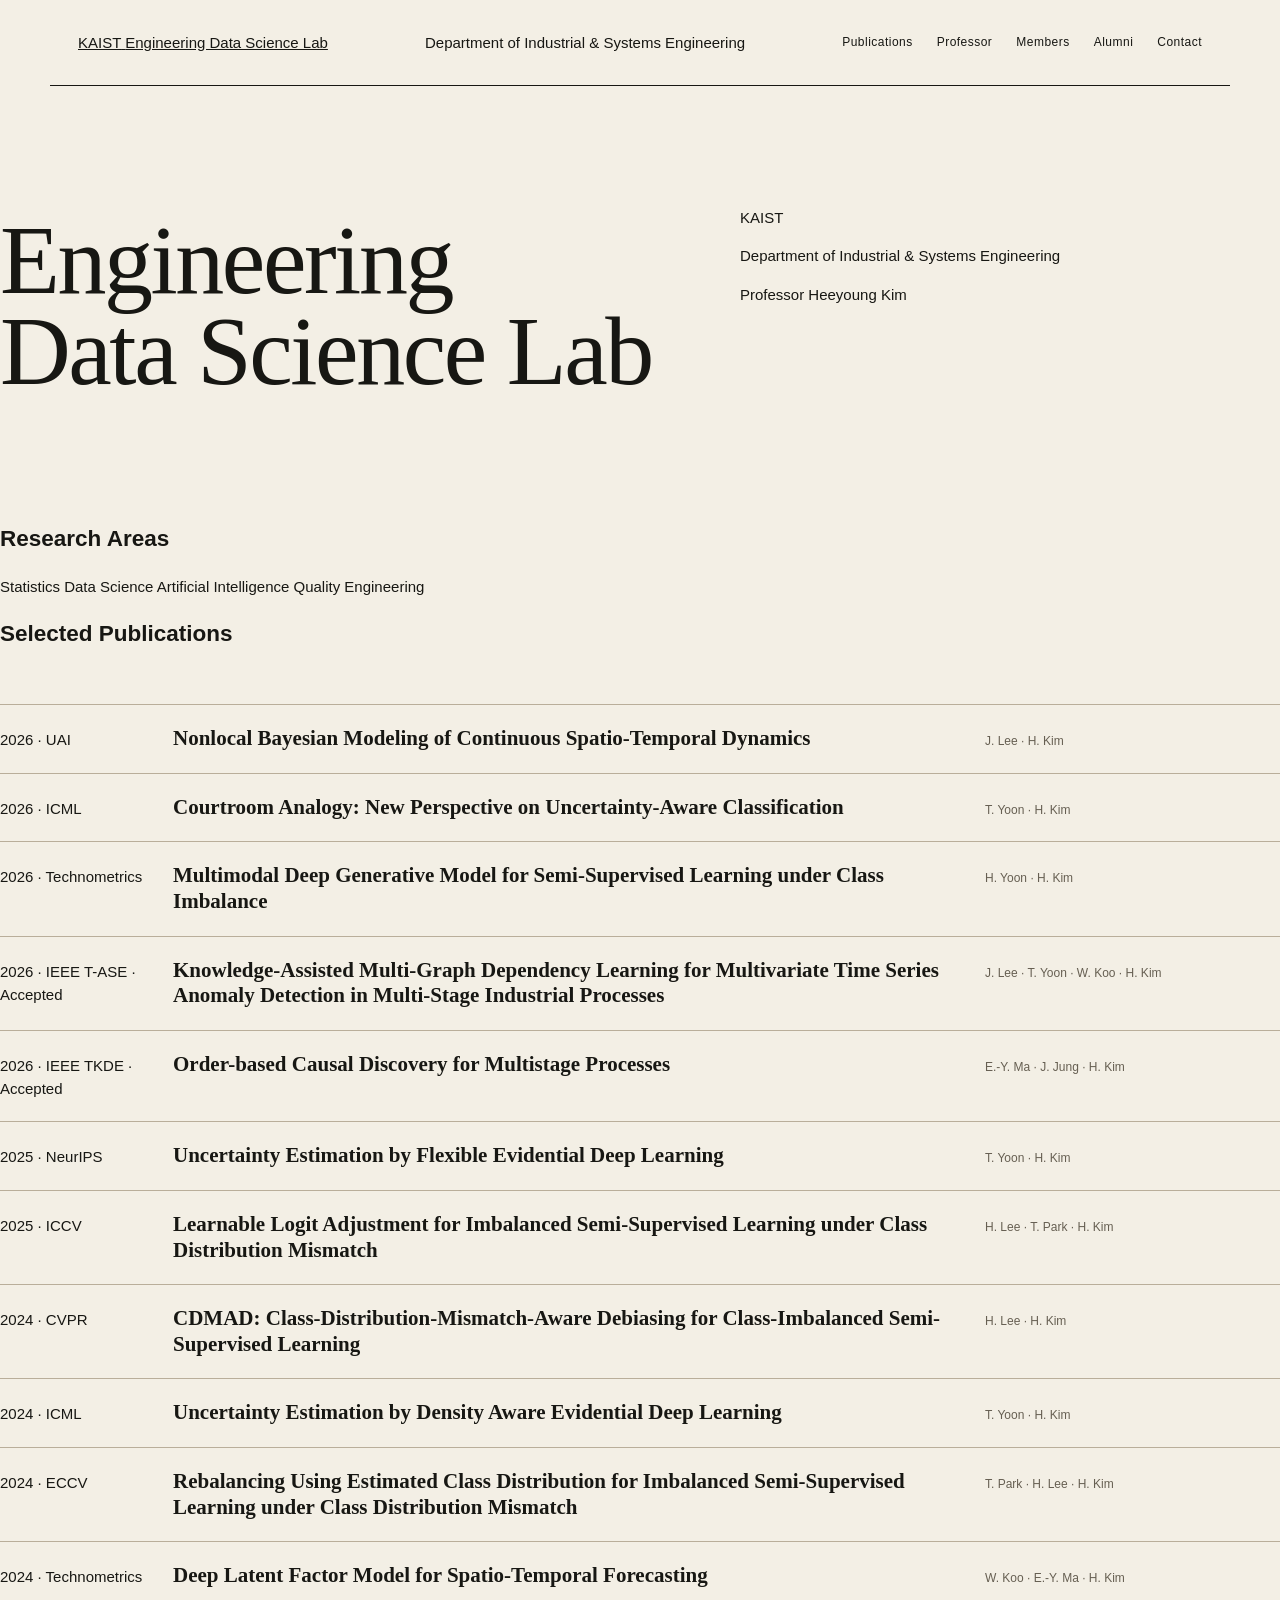
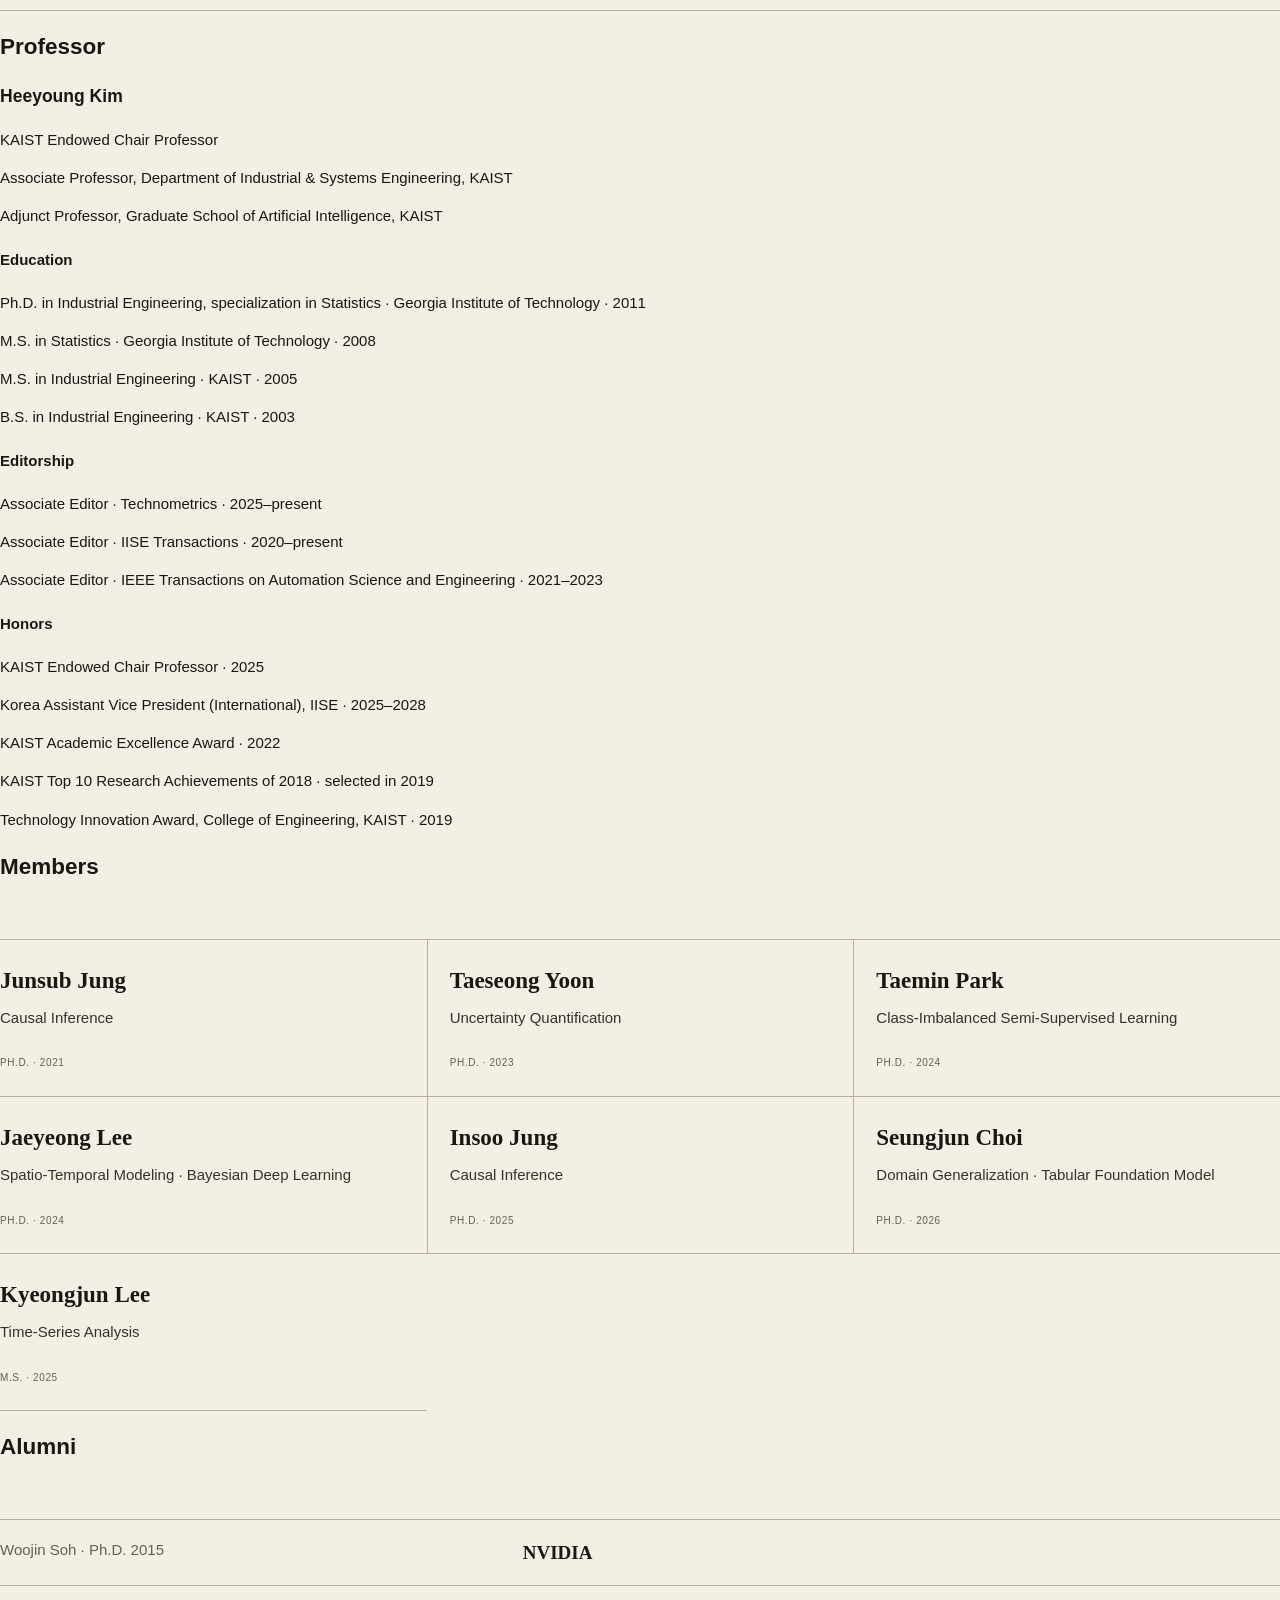
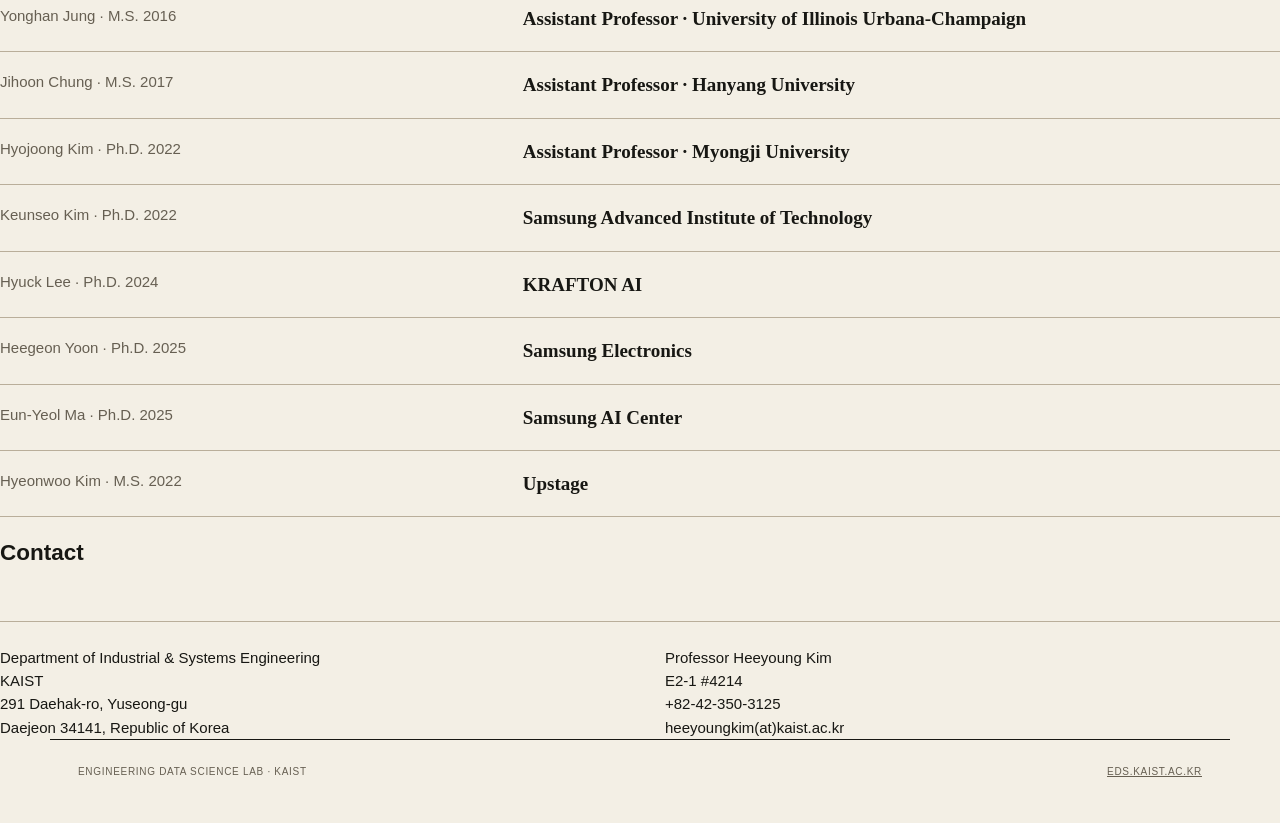
==== commit d8cd38ed: "Refine EDS lab preview to factual ETH-style layout" ====
--- a/eds-lab-preview/index.html
+++ b/eds-lab-preview/index.html
@@ -3,190 +3,185 @@
 <head>
   <meta charset="utf-8" />
   <meta name="viewport" content="width=device-width, initial-scale=1" />
-  <meta name="description" content="Engineering Data Science Lab, Department of Industrial and Systems Engineering, KAIST." />
+  <meta name="description" content="Engineering Data Science Lab, KAIST." />
   <title>Engineering Data Science Lab | KAIST</title>
-  <link rel="preconnect" href="https://fonts.googleapis.com">
-  <link rel="preconnect" href="https://fonts.gstatic.com" crossorigin>
-  <link href="https://fonts.googleapis.com/css2?family=EB+Garamond:wght@500;600&family=Inter:wght@400;500;600&display=swap" rel="stylesheet">
   <link rel="stylesheet" href="style.css" />
 </head>
 <body>
   <header class="site-header">
-    <a class="wordmark" href="#top">
-      <span class="seal">EDS</span>
-      <span class="wordmark-text">
-        <strong>Engineering Data Science Lab</strong>
-        <small>Department of Industrial and Systems Engineering, KAIST</small>
-      </span>
+    <a class="brand" href="#top">
+      <span class="brand-kaist">KAIST</span>
+      <span class="brand-lab">Engineering Data Science Lab</span>
     </a>
+    <div class="unit">Department of Industrial &amp; Systems Engineering</div>
     <button class="menu-button" aria-expanded="false" aria-controls="site-nav">Menu</button>
     <nav id="site-nav" class="site-nav" aria-label="Primary">
-      <a href="#research">Research</a>
       <a href="#publications">Publications</a>
       <a href="#professor">Professor</a>
       <a href="#members">Members</a>
       <a href="#alumni">Alumni</a>
+      <a href="#contact">Contact</a>
     </nav>
   </header>
 
   <main id="top">
-    <section class="hero section-shell">
-      <div class="hero-lab">
-        <p class="label">Engineering Data Science Lab.</p>
-        <h1>Heeyoung Kim</h1>
-        <p class="appointment">KAIST Endowed Chair Professor</p>
-        <p class="appointment">Associate Professor, Department of Industrial and Systems Engineering</p>
-        <p class="appointment">Adjunct Professor, Graduate School of Artificial Intelligence</p>
+    <section class="hero page-grid">
+      <div class="hero-title">
+        <h1>Engineering<br>Data Science Lab</h1>
       </div>
-      <div class="hero-facts">
+      <div class="hero-meta">
+        <p>KAIST</p>
+        <p>Department of Industrial &amp; Systems Engineering</p>
+        <p>Professor Heeyoung Kim</p>
+      </div>
+    </section>
+
+    <section class="research page-grid">
+      <h2>Research Areas</h2>
+      <div class="simple-list four-col">
+        <span>Statistics</span>
+        <span>Data Science</span>
+        <span>Artificial Intelligence</span>
+        <span>Quality Engineering</span>
+      </div>
+    </section>
+
+    <section class="section page-grid" id="publications">
+      <h2>Selected Publications</h2>
+      <div class="publication-list">
+        <article>
+          <div class="meta">2026 · UAI</div>
+          <h3>Nonlocal Bayesian Modeling of Continuous Spatio-Temporal Dynamics</h3>
+          <p>J. Lee · H. Kim</p>
+        </article>
+        <article>
+          <div class="meta">2026 · ICML</div>
+          <h3>Courtroom Analogy: New Perspective on Uncertainty-Aware Classification</h3>
+          <p>T. Yoon · H. Kim</p>
+        </article>
+        <article>
+          <div class="meta">2026 · Technometrics</div>
+          <h3>Multimodal Deep Generative Model for Semi-Supervised Learning under Class Imbalance</h3>
+          <p>H. Yoon · H. Kim</p>
+        </article>
+        <article>
+          <div class="meta">2026 · IEEE T-ASE · Accepted</div>
+          <h3>Knowledge-Assisted Multi-Graph Dependency Learning for Multivariate Time Series Anomaly Detection in Multi-Stage Industrial Processes</h3>
+          <p>J. Lee · T. Yoon · W. Koo · H. Kim</p>
+        </article>
+        <article>
+          <div class="meta">2026 · IEEE TKDE · Accepted</div>
+          <h3>Order-based Causal Discovery for Multistage Processes</h3>
+          <p>E.-Y. Ma · J. Jung · H. Kim</p>
+        </article>
+        <article>
+          <div class="meta">2025 · NeurIPS</div>
+          <h3>Uncertainty Estimation by Flexible Evidential Deep Learning</h3>
+          <p>T. Yoon · H. Kim</p>
+        </article>
+        <article>
+          <div class="meta">2025 · ICCV</div>
+          <h3>Learnable Logit Adjustment for Imbalanced Semi-Supervised Learning under Class Distribution Mismatch</h3>
+          <p>H. Lee · T. Park · H. Kim</p>
+        </article>
+        <article>
+          <div class="meta">2024 · CVPR</div>
+          <h3>CDMAD: Class-Distribution-Mismatch-Aware Debiasing for Class-Imbalanced Semi-Supervised Learning</h3>
+          <p>H. Lee · H. Kim</p>
+        </article>
+        <article>
+          <div class="meta">2024 · ICML</div>
+          <h3>Uncertainty Estimation by Density Aware Evidential Deep Learning</h3>
+          <p>T. Yoon · H. Kim</p>
+        </article>
+        <article>
+          <div class="meta">2024 · ECCV</div>
+          <h3>Rebalancing Using Estimated Class Distribution for Imbalanced Semi-Supervised Learning under Class Distribution Mismatch</h3>
+          <p>T. Park · H. Lee · H. Kim</p>
+        </article>
+        <article>
+          <div class="meta">2024 · Technometrics</div>
+          <h3>Deep Latent Factor Model for Spatio-Temporal Forecasting</h3>
+          <p>W. Koo · E.-Y. Ma · H. Kim</p>
+        </article>
+      </div>
+    </section>
+
+    <section class="section page-grid" id="professor">
+      <h2>Professor</h2>
+      <div class="professor-head">
+        <h3>Heeyoung Kim</h3>
         <div>
-          <span class="year">2026</span>
-          <strong>Technometrics Outstanding Associate Editor Award</strong>
+          <p>KAIST Endowed Chair Professor</p>
+          <p>Associate Professor, Department of Industrial &amp; Systems Engineering, KAIST</p>
+          <p>Adjunct Professor, Graduate School of Artificial Intelligence, KAIST</p>
+        </div>
+      </div>
+      <div class="facts-grid">
+        <div>
+          <h4>Education</h4>
+          <p>Ph.D. in Industrial Engineering, specialization in Statistics · Georgia Institute of Technology · 2011</p>
+          <p>M.S. in Statistics · Georgia Institute of Technology · 2008</p>
+          <p>M.S. in Industrial Engineering · KAIST · 2005</p>
+          <p>B.S. in Industrial Engineering · KAIST · 2003</p>
         </div>
         <div>
-          <span class="year">2025–present</span>
-          <strong>Associate Editor, Technometrics</strong>
+          <h4>Editorship</h4>
+          <p>Associate Editor · Technometrics · 2025–present</p>
+          <p>Associate Editor · IISE Transactions · 2020–present</p>
+          <p>Associate Editor · IEEE Transactions on Automation Science and Engineering · 2021–2023</p>
         </div>
         <div>
-          <span class="year">2020–present</span>
-          <strong>Associate Editor, IISE Transactions</strong>
+          <h4>Honors</h4>
+          <p>KAIST Endowed Chair Professor · 2025</p>
+          <p>Korea Assistant Vice President (International), IISE · 2025–2028</p>
+          <p>KAIST Academic Excellence Award · 2022</p>
+          <p>KAIST Top 10 Research Achievements of 2018 · selected in 2019</p>
+          <p>Technology Innovation Award, College of Engineering, KAIST · 2019</p>
         </div>
       </div>
     </section>
 
-    <section class="section-shell ruled" id="research">
-      <div class="section-head">
-        <p class="label">Research</p>
-        <h2>Research Areas</h2>
-      </div>
-      <div class="research-areas">
-        <div>Statistics</div>
-        <div>Data Science</div>
-        <div>Artificial Intelligence</div>
-        <div>Quality Engineering</div>
+    <section class="section page-grid" id="members">
+      <h2>Members</h2>
+      <div class="people-grid">
+        <article><h3>Junsub Jung</h3><p>Causal Inference</p><span>Ph.D. · 2021</span></article>
+        <article><h3>Taeseong Yoon</h3><p>Uncertainty Quantification</p><span>Ph.D. · 2023</span></article>
+        <article><h3>Taemin Park</h3><p>Class-Imbalanced Semi-Supervised Learning</p><span>Ph.D. · 2024</span></article>
+        <article><h3>Jaeyeong Lee</h3><p>Spatio-Temporal Modeling · Bayesian Deep Learning</p><span>Ph.D. · 2024</span></article>
+        <article><h3>Insoo Jung</h3><p>Causal Inference</p><span>Ph.D. · 2025</span></article>
+        <article><h3>Seungjun Choi</h3><p>Domain Generalization · Tabular Foundation Model</p><span>Ph.D. · 2026</span></article>
+        <article><h3>Kyeongjun Lee</h3><p>Time-Series Analysis</p><span>M.S. · 2025</span></article>
       </div>
     </section>
 
-    <section class="section-shell ruled" id="publications">
-      <div class="section-head">
-        <p class="label">Research</p>
-        <h2>Publications</h2>
-      </div>
-      <div class="publication-list">
-        <article><time>[C17] · 2026</time><h3>GT-PSSM: Unified Probabilistic Framework for Stochastic Dynamics Modeling and Dependency Learning in Multivariate Time Series Anomaly Detection</h3><p>W. Koo, J. Lee, T. Yoon, and H. Kim · CIKM · Rome, Italy</p></article>
-        <article><time>[J64] · 2026</time><h3>Knowledge-Assisted Multi-Graph Dependency Learning for Multivariate Time Series Anomaly Detection in Multi-Stage Industrial Processes</h3><p>J. Lee, T. Yoon, W. Koo, and H. Kim · IEEE Transactions on Automation Science and Engineering · accepted</p></article>
-        <article><time>[J63] · 2026</time><h3>Order-based Causal Discovery for Multistage Processes</h3><p>E.-Y. Ma, J. Jung, and H. Kim · IEEE Transactions on Knowledge and Data Engineering · accepted</p></article>
-        <article><time>[C16] · 2026</time><h3>Nonlocal Bayesian Modeling of Continuous Spatio-Temporal Dynamics</h3><p>J. Lee and H. Kim · UAI · Amsterdam, Netherlands</p></article>
-        <article><time>[C15] · 2026</time><h3>Courtroom Analogy: New Perspective on Uncertainty-Aware Classification</h3><p>T. Yoon and H. Kim · ICML · Seoul, South Korea</p></article>
-        <article><time>[J62] · 2026</time><h3>Multimodal Deep Generative Model for Semi-Supervised Learning under Class Imbalance</h3><p>H. Yoon and H. Kim · Technometrics</p></article>
-        <article><time>[C14] · 2025</time><h3>Uncertainty Estimation by Flexible Evidential Deep Learning</h3><p>T. Yoon and H. Kim · NeurIPS · San Diego, USA</p></article>
-        <article><time>[C13] · 2025</time><h3>Learnable Logit Adjustment for Imbalanced Semi-Supervised Learning under Class Distribution Mismatch</h3><p>H. Lee, T. Park, and H. Kim · ICCV · Honolulu, Hawaii, USA</p></article>
-        <article><time>[J61] · 2025</time><h3>TSSI: Time Series as Screenshot Images for multivariate time series classification using convolutional neural networks</h3><p>Y. Oh, H. Kim, and S. Kim · Computers & Industrial Engineering · 209, 111393</p></article>
-        <article><time>[J60] · 2025</time><h3>Simultaneous Treatment Effect Estimation and Variable Selection for Observational Data</h3><p>E.-Y. Ma, U. Lee, and H. Kim · IISE Transactions · 57(4), 380-392</p></article>
-        <article><time>[J59] · 2025</time><h3>Multi-task optimization with Bayesian neural network surrogates for parameter estimation of a simulation model</h3><p>H. Kim, C. Park, and H. Kim · Computational Statistics and Data Analysis · 204, 108097</p></article>
-        <article><time>[C12] · 2024</time><h3>Rebalancing Using Estimated Class Distribution for Imbalanced Semi-Supervised Learning under Class Distribution Mismatch</h3><p>T. Park, H. Lee, and H. Kim · ECCV · Milan, Italy</p></article>
-        <article><time>[C11] · 2024</time><h3>Uncertainty Estimation by Density Aware Evidential Deep Learning</h3><p>T. Yoon and H. Kim · ICML · Vienna, Austria</p></article>
-        <article><time>[C10] · 2024</time><h3>CDMAD: Class-Distribution-Mismatch-Aware Debiasing for Class-Imbalanced Semi-Supervised Learning</h3><p>H. Lee and H. Kim · CVPR · Seattle, USA</p></article>
-        <article><time>[J56] · 2024</time><h3>Deep Latent Factor Model for Spatio-Temporal Forecasting</h3><p>W. Koo, E.-Y. Ma, and H. Kim · Technometrics · 66(3), 470-482 · IISE QCRE Track Best Paper Competition Finalist</p></article>
+    <section class="section page-grid" id="alumni">
+      <h2>Alumni</h2>
+      <div class="alumni-list">
+        <article><span>Woojin Soh · Ph.D. 2015</span><strong>NVIDIA</strong></article>
+        <article><span>Yonghan Jung · M.S. 2016</span><strong>Assistant Professor · University of Illinois Urbana-Champaign</strong></article>
+        <article><span>Jihoon Chung · M.S. 2017</span><strong>Assistant Professor · Hanyang University</strong></article>
+        <article><span>Hyojoong Kim · Ph.D. 2022</span><strong>Assistant Professor · Myongji University</strong></article>
+        <article><span>Keunseo Kim · Ph.D. 2022</span><strong>Samsung Advanced Institute of Technology</strong></article>
+        <article><span>Hyuck Lee · Ph.D. 2024</span><strong>KRAFTON AI</strong></article>
+        <article><span>Heegeon Yoon · Ph.D. 2025</span><strong>Samsung Electronics</strong></article>
+        <article><span>Eun-Yeol Ma · Ph.D. 2025</span><strong>Samsung AI Center</strong></article>
+        <article><span>Hyeonwoo Kim · M.S. 2022</span><strong>Upstage</strong></article>
       </div>
     </section>
 
-    <section class="professor section-shell" id="professor">
-      <div class="section-head">
-        <p class="label">Professor</p>
-        <h2>Heeyoung Kim</h2>
-      </div>
-      <div class="fact-grid">
-        <section>
-          <h3>Editorship</h3>
-          <p>Associate Editor, Technometrics, January 2025-present</p>
-          <p>Associate Editor, IISE Transactions, November 2020-present</p>
-          <p>Associate Editor, IEEE Transactions on Automation Science and Engineering, January 2021-December 2023</p>
-        </section>
-        <section>
-          <h3>Awards & Honors</h3>
-          <p>Technometrics Outstanding Associate Editor Award, 2026</p>
-          <p>Council Member, INFORMS Quality Statistics and Reliability Section, 2025-2027</p>
-          <p>Korea Assistant Vice President (International), IISE, 2025-2028</p>
-          <p>IISE QCRE Track Best Paper Competition Finalist, 2025</p>
-          <p>KAIST Endowed Chair Professor, March 2025</p>
-          <p>IISE QCRE Track Best Paper Competition Finalist, 2024</p>
-          <p>Academic Excellence Award, Department of Industrial and Systems Engineering, KAIST, 2023</p>
-          <p>Editor's Choice for Featured Article, IISE Transactions, 2022</p>
-          <p>KAIST Academic Excellence Award, 2022</p>
-          <p>Technology Innovation Award, College of Engineering, KAIST, 2019</p>
-          <p>KAIST TOP 10 Research Achievements of 2018, selected in 2019</p>
-        </section>
-        <section>
-          <h3>Education</h3>
-          <p>Ph.D. in Industrial Engineering (with specialization in Statistics), Georgia Institute of Technology, August 2011</p>
-          <p>M.S. in Statistics, Georgia Institute of Technology, May 2008</p>
-          <p>M.S. in Industrial Engineering, KAIST, February 2005</p>
-          <p>B.S. in Industrial Engineering, KAIST, February 2003</p>
-        </section>
-        <section>
-          <h3>Professional Experience</h3>
-          <p>Associate Professor, Department of Industrial and Systems Engineering, KAIST, March 2018-present</p>
-          <p>Assistant Professor, Department of Industrial and Systems Engineering, KAIST, December 2013-February 2018</p>
-          <p>Senior Member of Technical Staff, AT&T Labs, September 2011-December 2013</p>
-        </section>
-      </div>
-    </section>
-
-    <section class="section-shell ruled" id="members">
-      <div class="section-head">
-        <p class="label">Members</p>
-        <h2>Ph.D. Students</h2>
-      </div>
-      <div class="people-grid">
-        <article><h3>Junsub Jung</h3><p>Research Interest: Causal Inference</p><span>Year of Entry: 2021</span></article>
-        <article><h3>Taeseong Yoon</h3><p>Research Interest: Uncertainty Quantification</p><span>Year of Entry: 2023</span></article>
-        <article><h3>Taemin Park</h3><p>Research Interest: Class Imbalanced Semi Supervised Learning</p><span>Year of Entry: 2024</span></article>
-        <article><h3>Jaeyeong Lee</h3><p>Research Interest: Spatio-Temporal Modeling</p><span>Year of Entry: 2024</span></article>
-        <article><h3>Insoo Jung</h3><p>Research Interest: Causal Inference</p><span>Year of Entry: 2025</span></article>
-        <article><h3>Seungjun Choi</h3><p>Research Interest: Domain Generalization</p><span>Year of Entry: 2026</span></article>
-      </div>
-      <div class="subsection-head"><h2>M.S. Students</h2></div>
-      <div class="people-grid one-row">
-        <article><h3>Kyeongjun Lee</h3><p>Research Interest: Time-Series Analysis</p><span>Year of Entry: 2025</span></article>
-      </div>
-    </section>
-
-    <section class="section-shell ruled" id="alumni">
-      <div class="section-head">
-        <p class="label">Alumni</p>
-        <h2>Ph.D.</h2>
-      </div>
-      <div class="alumni-list">
-        <article><span>Woojin Soh · Ph.D., 2015</span><strong>NVIDIA</strong></article>
-        <article><span>Youngmin Lee · Ph.D., 2020</span><strong>Samsung Electronics</strong></article>
-        <article><span>Taewon Jeong · Ph.D., 2021</span><strong>Samsung Electronics</strong></article>
-        <article><span>Hyojoong Kim · Ph.D., 2022</span><strong>Assistant professor, Department of Industrial and Management Engineering, Myongji University</strong></article>
-        <article><span>Keunseo Kim · Ph.D., 2022</span><strong>Samsung Advanced Institute of Technology</strong></article>
-        <article><span>Jinman Bak · Ph.D., 2022</span><strong>Defense Agency of Technology and Quality (DTaQ)</strong></article>
-        <article><span>Woojin Doo · Ph.D., 2022</span><strong>Samsung Electronics</strong></article>
-        <article><span>Hyuck Lee · Ph.D., 2024</span><strong>KRAFTON AI</strong></article>
-        <article><span>Heegeon Yoon · Ph.D., 2025</span><strong>Samsung Electronics</strong></article>
-        <article><span>Eun-Yeol Ma · Ph.D., 2025</span><strong>Samsung AI Center</strong></article>
-        <article><span>Wonmo Koo · Ph.D., 2026</span><strong>Post-doctoral Researcher at KAIST</strong></article>
-      </div>
-    </section>
-
-    <section class="section-shell ruled" id="contact">
-      <div class="section-head">
-        <p class="label">Professor</p>
-        <h2>Contact</h2>
-      </div>
+    <section class="section page-grid" id="contact">
+      <h2>Contact</h2>
       <div class="contact-grid">
-        <p>Korea Advanced Institute of Science & Technology (KAIST)<br>291 Daehak-ro, Yuseong-gu, Daejeon 34141, Republic of Korea</p>
-        <p>Office: E2-1 #4214<br>Tel: (82)+42-350-3125<br>Email: heeyoungkim(at)kaist.ac.kr</p>
+        <p>Department of Industrial &amp; Systems Engineering<br>KAIST<br>291 Daehak-ro, Yuseong-gu<br>Daejeon 34141, Republic of Korea</p>
+        <p>Professor Heeyoung Kim<br>E2-1 #4214<br>+82-42-350-3125<br>heeyoungkim(at)kaist.ac.kr</p>
       </div>
     </section>
   </main>
 
   <footer class="site-footer">
-    <span>Engineering Data Science Lab.</span>
-    <span>Department of Industrial and Systems Engineering, KAIST</span>
+    <span>Engineering Data Science Lab · KAIST</span>
+    <a href="https://eds.kaist.ac.kr/">eds.kaist.ac.kr</a>
   </footer>
 
   <script src="script.js"></script>
--- a/eds-lab-preview/style.css
+++ b/eds-lab-preview/style.css
@@ -1,245 +1,100 @@
 :root {
-  --paper: #f3efe5;
-  --paper-deep: #e8e1d4;
-  --ink: #171713;
-  --muted: #665f52;
-  --line: #b9ae9a;
-  --accent: #6f1d1b;
-  --max: 1180px;
-  --serif: "EB Garamond", Georgia, "Times New Roman", serif;
-  --sans: Inter, Arial, sans-serif;
+  --paper:#f3efe5;
+  --paper-deep:#e8e1d4;
+  --ink:#171713;
+  --muted:#665f52;
+  --line:#b9ae9a;
+  --accent:#6f1d1b;
+  --max:1180px;
+  --serif:"EB Garamond", Georgia, "Times New Roman", serif;
+  --sans:Inter, Arial, sans-serif;
 }
 
-* { box-sizing: border-box; }
-html { scroll-behavior: smooth; }
-body {
-  margin: 0;
-  background: var(--paper);
-  color: var(--ink);
-  font-family: var(--sans);
-  font-size: 15px;
-  line-height: 1.55;
-  -webkit-font-smoothing: antialiased;
-}
-a { color: inherit; }
+*{box-sizing:border-box}
+html{scroll-behavior:smooth}
+body{margin:0;background:var(--paper);color:var(--ink);font-family:var(--sans);font-size:15px;line-height:1.55;-webkit-font-smoothing:antialiased}
+a{color:inherit}
 
-.site-header {
-  min-height: 86px;
-  max-width: var(--max);
-  margin: 0 auto;
-  padding: 16px 28px;
-  display: flex;
-  align-items: center;
-  justify-content: space-between;
-  border-bottom: 1px solid var(--ink);
-}
-.wordmark {
-  display: inline-flex;
-  align-items: center;
-  gap: 14px;
-  text-decoration: none;
-}
-.seal {
-  width: 44px;
-  height: 44px;
-  border: 1px solid var(--ink);
-  border-radius: 50%;
-  display: grid;
-  place-items: center;
-  font-family: var(--serif);
-  font-weight: 600;
-  letter-spacing: .04em;
-}
-.wordmark-text { display: grid; line-height: 1.15; }
-.wordmark-text strong { font-family: var(--serif); font-size: 20px; font-weight: 600; }
-.wordmark-text small { margin-top: 5px; color: var(--muted); font-size: 10px; letter-spacing: .07em; text-transform: uppercase; }
-.site-nav { display: flex; gap: 24px; }
-.site-nav a { text-decoration: none; font-size: 12px; letter-spacing: .04em; }
-.site-nav a:hover { text-decoration: underline; text-underline-offset: 5px; }
-.menu-button { display: none; }
+.site-header{min-height:86px;max-width:var(--max);margin:0 auto;padding:16px 28px;display:flex;align-items:center;justify-content:space-between;border-bottom:1px solid var(--ink)}
+.wordmark{display:inline-flex;align-items:center;gap:14px;text-decoration:none}
+.seal{width:44px;height:44px;border:1px solid var(--ink);border-radius:50%;display:grid;place-items:center;font-family:var(--serif);font-weight:600;letter-spacing:.04em}
+.wordmark-text{display:grid;line-height:1.15}
+.wordmark-text strong{font-family:var(--serif);font-size:20px;font-weight:600}
+.wordmark-text small{margin-top:5px;color:var(--muted);font-size:10px;letter-spacing:.07em;text-transform:uppercase}
+.site-nav{display:flex;gap:24px}
+.site-nav a{text-decoration:none;font-size:12px;letter-spacing:.04em}
+.site-nav a:hover{text-decoration:underline;text-underline-offset:5px}
+.menu-button{display:none}
 
-.section-shell { max-width: var(--max); margin: 0 auto; padding: 92px 28px; }
-.kicker {
-  margin: 0;
-  color: var(--accent);
-  font-size: 11px;
-  font-weight: 600;
-  letter-spacing: .13em;
-  text-transform: uppercase;
+.section-shell{max-width:var(--max);margin:0 auto;padding:88px 28px}
+.ruled{border-top:1px solid var(--ink)}
+.label{margin:0;color:var(--accent);font-size:11px;font-weight:600;letter-spacing:.13em;text-transform:uppercase}
+.section-head{display:grid;grid-template-columns:220px 1fr;gap:36px;align-items:start}
+.section-head h2,.subsection-head h2{margin:0;font-family:var(--serif);font-weight:500;line-height:1;font-size:clamp(38px,5vw,58px)}
+
+.hero{display:grid;grid-template-columns:1.1fr .9fr;gap:80px;padding-top:105px;padding-bottom:92px}
+.hero h1{margin:24px 0 14px;font-family:var(--serif);font-size:clamp(58px,8vw,98px);font-weight:500;line-height:.93;letter-spacing:-.025em}
+.appointment{margin:5px 0;color:#373229;font-size:14px}
+.hero-facts{border-top:1px solid var(--ink)}
+.hero-facts>div{display:grid;grid-template-columns:110px 1fr;gap:24px;padding:20px 0;border-bottom:1px solid var(--line);align-items:baseline}
+.hero-facts .year{color:var(--accent);font-size:11px;letter-spacing:.06em;text-transform:uppercase}
+.hero-facts strong{font-family:var(--serif);font-size:22px;line-height:1.2;font-weight:600}
+
+.research-areas{margin-top:54px;display:grid;grid-template-columns:repeat(4,1fr);border-top:1px solid var(--line);border-bottom:1px solid var(--line)}
+.research-areas div{padding:26px 22px 26px 0;font-family:var(--serif);font-size:26px}
+.research-areas div+div{border-left:1px solid var(--line);padding-left:22px}
+
+.publication-list{margin-top:52px;border-top:1px solid var(--line)}
+.publication-list article{display:grid;grid-template-columns:145px minmax(0,1fr) 295px;gap:28px;padding:21px 0;border-bottom:1px solid var(--line);align-items:baseline}
+.publication-list time{color:var(--accent);font-size:11px;letter-spacing:.05em;text-transform:uppercase}
+.publication-list h3{margin:0;font-family:var(--serif);font-size:21px;line-height:1.22;font-weight:600}
+.publication-list p{margin:0;color:var(--muted);font-size:12px}
+
+.professor{max-width:none;background:var(--paper-deep);border-top:1px solid var(--ink);padding-left:max(28px,calc((100vw - var(--max))/2 + 28px));padding-right:max(28px,calc((100vw - var(--max))/2 + 28px))}
+.fact-grid{margin-top:58px;display:grid;grid-template-columns:repeat(2,1fr);border-top:1px solid var(--ink)}
+.fact-grid section{padding:28px 34px 34px 0;border-bottom:1px solid var(--line)}
+.fact-grid section:nth-child(even){padding-left:34px;border-left:1px solid var(--line)}
+.fact-grid h3{margin:0 0 20px;font-family:var(--serif);font-size:26px;font-weight:600}
+.fact-grid p{margin:0 0 10px;color:#373229}
+
+.people-grid{margin-top:54px;display:grid;grid-template-columns:repeat(3,1fr);border-top:1px solid var(--line)}
+.people-grid article{min-height:145px;padding:23px 22px 23px 0;border-bottom:1px solid var(--line)}
+.people-grid article:not(:nth-child(3n+1)){padding-left:22px;border-left:1px solid var(--line)}
+.people-grid h3{margin:0 0 8px;font-family:var(--serif);font-size:23px;font-weight:600}
+.people-grid p{margin:0 0 20px;color:#373229}
+.people-grid span{color:var(--muted);font-size:10px;letter-spacing:.06em;text-transform:uppercase}
+.subsection-head{margin-top:58px;padding-top:34px;border-top:1px solid var(--ink)}
+.subsection-head h2{font-size:40px}
+.people-grid.one-row{grid-template-columns:repeat(3,1fr);margin-top:28px}
+
+.alumni-list{margin-top:54px;border-top:1px solid var(--line)}
+.alumni-list article{display:grid;grid-template-columns:.9fr 1.4fr;gap:36px;padding:18px 0;border-bottom:1px solid var(--line)}
+.alumni-list span{color:var(--muted)}
+.alumni-list strong{font-family:var(--serif);font-size:19px;font-weight:600}
+
+.contact-grid{margin-top:50px;display:grid;grid-template-columns:repeat(2,1fr);gap:50px;padding-top:24px;border-top:1px solid var(--line)}
+.contact-grid p{margin:0}
+
+.site-footer{max-width:var(--max);margin:0 auto;padding:24px 28px 44px;border-top:1px solid var(--ink);display:flex;justify-content:space-between;color:var(--muted);font-size:10px;letter-spacing:.07em;text-transform:uppercase}
+
+@media(max-width:900px){
+  .menu-button{display:block;background:none;border:1px solid var(--line);padding:8px 11px;font:inherit;font-size:11px}
+  .site-nav{display:none;position:absolute;top:75px;left:20px;right:20px;z-index:20;background:var(--paper);border:1px solid var(--ink);padding:18px;flex-direction:column}
+  .site-nav.open{display:flex}
+  .hero{grid-template-columns:1fr;gap:48px}
+  .section-head{grid-template-columns:1fr;gap:18px}
+  .research-areas,.fact-grid,.people-grid{grid-template-columns:1fr}
+  .research-areas div+div,.fact-grid section:nth-child(even),.people-grid article:not(:nth-child(3n+1)){border-left:0;padding-left:0}
+  .research-areas div{border-bottom:1px solid var(--line)}
+  .publication-list article{grid-template-columns:1fr;gap:7px}
+  .alumni-list article{grid-template-columns:1fr;gap:5px}
 }
 
-.hero { padding-top: 116px; padding-bottom: 88px; }
-.hero h1 {
-  max-width: 920px;
-  margin: 26px 0 0;
-  font-family: var(--serif);
-  font-size: clamp(48px, 7vw, 86px);
-  font-weight: 500;
-  line-height: .97;
-  letter-spacing: -.02em;
+@media(max-width:560px){
+  .site-header{padding-left:20px;padding-right:20px}
+  .wordmark-text small{display:none}
+  .section-shell{padding:70px 20px}
+  .hero{padding-top:78px}
+  .hero-facts>div{grid-template-columns:1fr;gap:6px}
+  .contact-grid,.site-footer{grid-template-columns:1fr;flex-direction:column;gap:20px}
 }
-.record-grid {
-  margin-top: 78px;
-  display: grid;
-  grid-template-columns: 1fr 1fr 1.25fr;
-  border-top: 1px solid var(--ink);
-  border-bottom: 1px solid var(--line);
-}
-.record-item {
-  min-height: 160px;
-  padding: 24px 28px 25px 0;
-  display: flex;
-  flex-direction: column;
-  justify-content: space-between;
-}
-.record-item + .record-item { border-left: 1px solid var(--line); padding-left: 28px; }
-.record-item strong {
-  font-family: var(--serif);
-  font-size: 72px;
-  line-height: .9;
-  font-weight: 500;
-}
-.record-item span { color: var(--muted); font-size: 11px; letter-spacing: .08em; text-transform: uppercase; }
-.text-record { justify-content: center; gap: 12px; }
-.text-record .record-years { font-family: var(--serif); color: var(--ink); font-size: 34px; letter-spacing: 0; text-transform: none; }
-
-.facts, .members, .alumni, .contact { border-top: 1px solid var(--ink); }
-.professor {
-  max-width: none;
-  background: var(--paper-deep);
-  padding-left: max(28px, calc((100vw - var(--max)) / 2 + 28px));
-  padding-right: max(28px, calc((100vw - var(--max)) / 2 + 28px));
-  border-top: 1px solid var(--ink);
-}
-.section-title-row {
-  display: grid;
-  grid-template-columns: 240px 1fr;
-  gap: 36px;
-  align-items: start;
-}
-.section-title-row h2 {
-  margin: 0;
-  font-family: var(--serif);
-  font-size: clamp(38px, 5vw, 58px);
-  line-height: 1;
-  font-weight: 500;
-}
-
-.venue-line {
-  margin-top: 56px;
-  padding: 18px 0;
-  border-top: 1px solid var(--line);
-  border-bottom: 1px solid var(--line);
-  display: flex;
-  flex-wrap: wrap;
-  gap: 10px 22px;
-}
-.venue-line span {
-  font-family: var(--serif);
-  font-size: 18px;
-}
-
-.work-list { margin-top: 28px; }
-.work-list article {
-  display: grid;
-  grid-template-columns: 190px minmax(0, 1fr) 235px;
-  gap: 28px;
-  align-items: baseline;
-  padding: 20px 0;
-  border-bottom: 1px solid var(--line);
-}
-.work-list time { color: var(--accent); font-size: 11px; letter-spacing: .06em; text-transform: uppercase; }
-.work-list h3 { margin: 0; font-family: var(--serif); font-size: 21px; line-height: 1.22; font-weight: 600; }
-.work-list p { margin: 0; color: var(--muted); font-size: 12px; }
-
-.professor-grid {
-  margin-top: 62px;
-  display: grid;
-  grid-template-columns: repeat(2, 1fr);
-  border-top: 1px solid var(--ink);
-}
-.fact-column {
-  padding: 30px 34px 34px 0;
-  border-bottom: 1px solid var(--line);
-}
-.fact-column:nth-child(even) { padding-left: 34px; border-left: 1px solid var(--line); }
-.fact-column h3 {
-  margin: 0 0 22px;
-  font-family: var(--serif);
-  font-size: 25px;
-  font-weight: 600;
-}
-.fact-column p { margin: 0 0 10px; color: #39352e; }
-
-.people-grid {
-  margin-top: 58px;
-  display: grid;
-  grid-template-columns: repeat(3, 1fr);
-  border-top: 1px solid var(--line);
-}
-.people-grid article {
-  min-height: 155px;
-  padding: 24px 22px 24px 0;
-  border-bottom: 1px solid var(--line);
-}
-.people-grid article:not(:nth-child(3n+1)) { padding-left: 22px; border-left: 1px solid var(--line); }
-.people-grid h3 { margin: 0 0 8px; font-family: var(--serif); font-size: 23px; font-weight: 600; }
-.people-grid p { margin: 0 0 22px; color: #39352e; }
-.people-grid span { color: var(--muted); font-size: 10px; letter-spacing: .07em; text-transform: uppercase; }
-
-.alumni-list { margin-top: 58px; border-top: 1px solid var(--line); }
-.alumni-list article {
-  display: grid;
-  grid-template-columns: 1fr 1.4fr;
-  gap: 36px;
-  padding: 18px 0;
-  border-bottom: 1px solid var(--line);
-}
-.alumni-list span { color: var(--muted); }
-.alumni-list strong { font-family: var(--serif); font-size: 19px; font-weight: 600; }
-
-.contact-grid {
-  margin-top: 54px;
-  display: grid;
-  grid-template-columns: repeat(2, 1fr);
-  gap: 50px;
-  padding-top: 24px;
-  border-top: 1px solid var(--line);
-}
-.contact-grid p { margin: 0; }
-
-.site-footer {
-  max-width: var(--max);
-  margin: 0 auto;
-  padding: 24px 28px 44px;
-  border-top: 1px solid var(--ink);
-  display: flex;
-  justify-content: space-between;
-  color: var(--muted);
-  font-size: 10px;
-  letter-spacing: .07em;
-  text-transform: uppercase;
-}
-.site-footer a { text-underline-offset: 4px; }
-
-@media (max-width: 900px) {
-  .menu-button { display: block; background: none; border: 1px solid var(--line); padding: 8px 11px; font: inherit; font-size: 11px; }
-  .site-nav { display: none; position: absolute; top: 75px; left: 20px; right: 20px; z-index: 20; background: var(--paper); border: 1px solid var(--ink); padding: 18px; flex-direction: column; }
-  .site-nav.open { display: flex; }
-  .record-grid, .professor-grid, .people-grid { grid-template-columns: 1fr; }
-  .record-item + .record-item, .fact-column:nth-child(even), .people-grid article:not(:nth-child(3n+1)) { border-left: 0; padding-left: 0; }
-  .record-item { border-bottom: 1px solid var(--line); }
-  .section-title-row { grid-template-columns: 1fr; gap: 18px; }
-  .work-list article { grid-template-columns: 1fr; gap: 7px; }
-  .alumni-list article { grid-template-columns: 1fr; gap: 6px; }
-}
-
-@media (max-width: 560px) {
-  .site-header { padding-left: 20px; padding-right: 20px; }
-  .wordmark-text small { display: none; }
-  .section-shell { padding: 72px 20px; }
-  .hero { padding-top: 78px; }
-  .record-grid { margin-top: 55px; }
-  .record-item strong { font-size: 60px; }
-  .contact-grid, .site-footer { grid-template-columns: 1fr; flex-direction: column; gap: 20px; }
-}
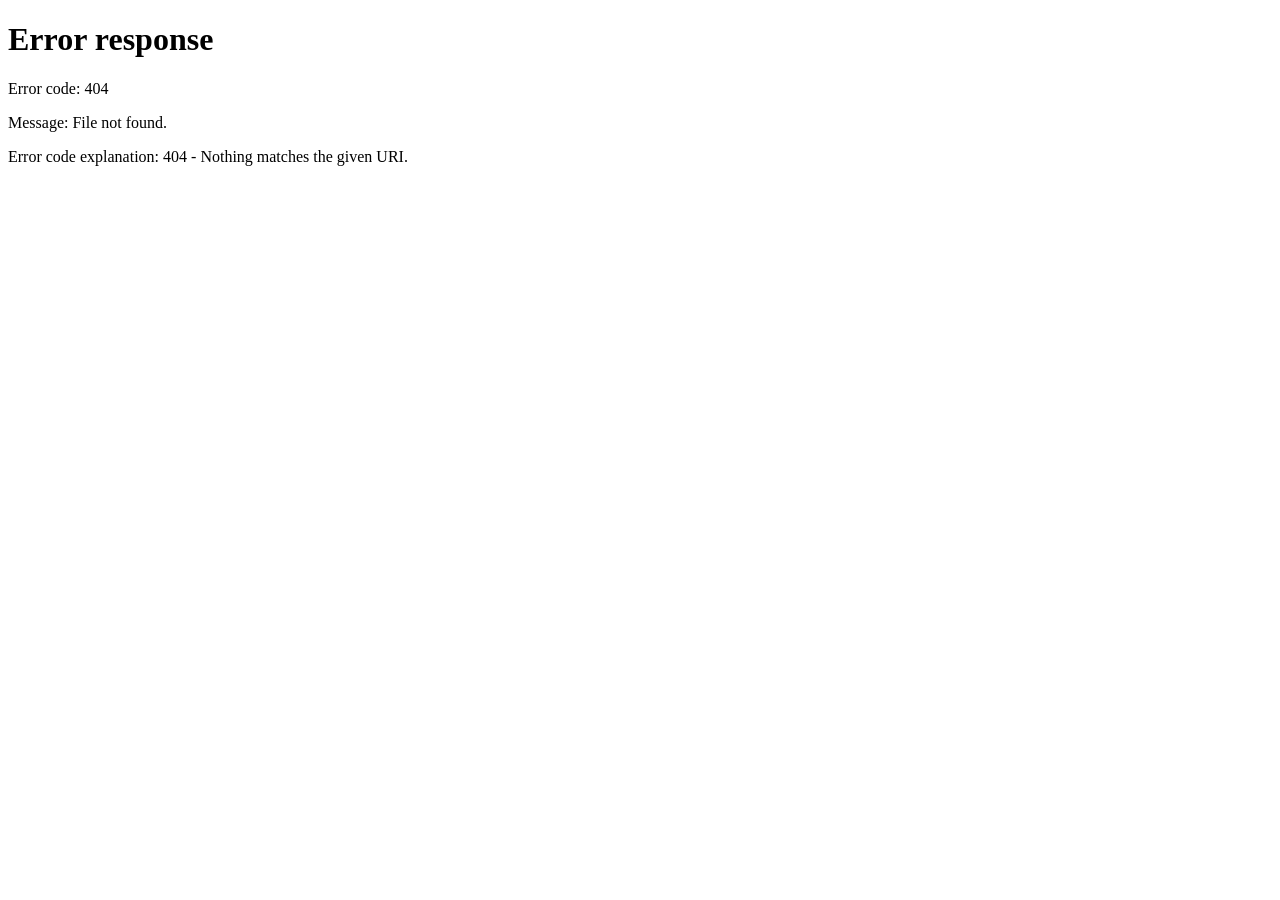
==== commit 23d6f154: "Replace preview homepage with professor redirect" ====
--- a/eds-lab-preview/index.html
+++ b/eds-lab-preview/index.html
@@ -3,187 +3,12 @@
 <head>
   <meta charset="utf-8" />
   <meta name="viewport" content="width=device-width, initial-scale=1" />
-  <meta name="description" content="Engineering Data Science Lab, KAIST." />
+  <meta http-equiv="refresh" content="0; url=./professor/" />
+  <link rel="canonical" href="./professor/" />
   <title>Engineering Data Science Lab | KAIST</title>
-  <link rel="stylesheet" href="style.css" />
+  <script>window.location.replace('./professor/');</script>
 </head>
 <body>
-  <header class="site-header">
-    <a class="brand" href="#top">
-      <span class="brand-kaist">KAIST</span>
-      <span class="brand-lab">Engineering Data Science Lab</span>
-    </a>
-    <div class="unit">Department of Industrial &amp; Systems Engineering</div>
-    <button class="menu-button" aria-expanded="false" aria-controls="site-nav">Menu</button>
-    <nav id="site-nav" class="site-nav" aria-label="Primary">
-      <a href="#publications">Publications</a>
-      <a href="#professor">Professor</a>
-      <a href="#members">Members</a>
-      <a href="#alumni">Alumni</a>
-      <a href="#contact">Contact</a>
-    </nav>
-  </header>
-
-  <main id="top">
-    <section class="hero page-grid">
-      <div class="hero-title">
-        <h1>Engineering<br>Data Science Lab</h1>
-      </div>
-      <div class="hero-meta">
-        <p>KAIST</p>
-        <p>Department of Industrial &amp; Systems Engineering</p>
-        <p>Professor Heeyoung Kim</p>
-      </div>
-    </section>
-
-    <section class="research page-grid">
-      <h2>Research Areas</h2>
-      <div class="simple-list four-col">
-        <span>Statistics</span>
-        <span>Data Science</span>
-        <span>Artificial Intelligence</span>
-        <span>Quality Engineering</span>
-      </div>
-    </section>
-
-    <section class="section page-grid" id="publications">
-      <h2>Selected Publications</h2>
-      <div class="publication-list">
-        <article>
-          <div class="meta">2026 · UAI</div>
-          <h3>Nonlocal Bayesian Modeling of Continuous Spatio-Temporal Dynamics</h3>
-          <p>J. Lee · H. Kim</p>
-        </article>
-        <article>
-          <div class="meta">2026 · ICML</div>
-          <h3>Courtroom Analogy: New Perspective on Uncertainty-Aware Classification</h3>
-          <p>T. Yoon · H. Kim</p>
-        </article>
-        <article>
-          <div class="meta">2026 · Technometrics</div>
-          <h3>Multimodal Deep Generative Model for Semi-Supervised Learning under Class Imbalance</h3>
-          <p>H. Yoon · H. Kim</p>
-        </article>
-        <article>
-          <div class="meta">2026 · IEEE T-ASE · Accepted</div>
-          <h3>Knowledge-Assisted Multi-Graph Dependency Learning for Multivariate Time Series Anomaly Detection in Multi-Stage Industrial Processes</h3>
-          <p>J. Lee · T. Yoon · W. Koo · H. Kim</p>
-        </article>
-        <article>
-          <div class="meta">2026 · IEEE TKDE · Accepted</div>
-          <h3>Order-based Causal Discovery for Multistage Processes</h3>
-          <p>E.-Y. Ma · J. Jung · H. Kim</p>
-        </article>
-        <article>
-          <div class="meta">2025 · NeurIPS</div>
-          <h3>Uncertainty Estimation by Flexible Evidential Deep Learning</h3>
-          <p>T. Yoon · H. Kim</p>
-        </article>
-        <article>
-          <div class="meta">2025 · ICCV</div>
-          <h3>Learnable Logit Adjustment for Imbalanced Semi-Supervised Learning under Class Distribution Mismatch</h3>
-          <p>H. Lee · T. Park · H. Kim</p>
-        </article>
-        <article>
-          <div class="meta">2024 · CVPR</div>
-          <h3>CDMAD: Class-Distribution-Mismatch-Aware Debiasing for Class-Imbalanced Semi-Supervised Learning</h3>
-          <p>H. Lee · H. Kim</p>
-        </article>
-        <article>
-          <div class="meta">2024 · ICML</div>
-          <h3>Uncertainty Estimation by Density Aware Evidential Deep Learning</h3>
-          <p>T. Yoon · H. Kim</p>
-        </article>
-        <article>
-          <div class="meta">2024 · ECCV</div>
-          <h3>Rebalancing Using Estimated Class Distribution for Imbalanced Semi-Supervised Learning under Class Distribution Mismatch</h3>
-          <p>T. Park · H. Lee · H. Kim</p>
-        </article>
-        <article>
-          <div class="meta">2024 · Technometrics</div>
-          <h3>Deep Latent Factor Model for Spatio-Temporal Forecasting</h3>
-          <p>W. Koo · E.-Y. Ma · H. Kim</p>
-        </article>
-      </div>
-    </section>
-
-    <section class="section page-grid" id="professor">
-      <h2>Professor</h2>
-      <div class="professor-head">
-        <h3>Heeyoung Kim</h3>
-        <div>
-          <p>KAIST Endowed Chair Professor</p>
-          <p>Associate Professor, Department of Industrial &amp; Systems Engineering, KAIST</p>
-          <p>Adjunct Professor, Graduate School of Artificial Intelligence, KAIST</p>
-        </div>
-      </div>
-      <div class="facts-grid">
-        <div>
-          <h4>Education</h4>
-          <p>Ph.D. in Industrial Engineering, specialization in Statistics · Georgia Institute of Technology · 2011</p>
-          <p>M.S. in Statistics · Georgia Institute of Technology · 2008</p>
-          <p>M.S. in Industrial Engineering · KAIST · 2005</p>
-          <p>B.S. in Industrial Engineering · KAIST · 2003</p>
-        </div>
-        <div>
-          <h4>Editorship</h4>
-          <p>Associate Editor · Technometrics · 2025–present</p>
-          <p>Associate Editor · IISE Transactions · 2020–present</p>
-          <p>Associate Editor · IEEE Transactions on Automation Science and Engineering · 2021–2023</p>
-        </div>
-        <div>
-          <h4>Honors</h4>
-          <p>KAIST Endowed Chair Professor · 2025</p>
-          <p>Korea Assistant Vice President (International), IISE · 2025–2028</p>
-          <p>KAIST Academic Excellence Award · 2022</p>
-          <p>KAIST Top 10 Research Achievements of 2018 · selected in 2019</p>
-          <p>Technology Innovation Award, College of Engineering, KAIST · 2019</p>
-        </div>
-      </div>
-    </section>
-
-    <section class="section page-grid" id="members">
-      <h2>Members</h2>
-      <div class="people-grid">
-        <article><h3>Junsub Jung</h3><p>Causal Inference</p><span>Ph.D. · 2021</span></article>
-        <article><h3>Taeseong Yoon</h3><p>Uncertainty Quantification</p><span>Ph.D. · 2023</span></article>
-        <article><h3>Taemin Park</h3><p>Class-Imbalanced Semi-Supervised Learning</p><span>Ph.D. · 2024</span></article>
-        <article><h3>Jaeyeong Lee</h3><p>Spatio-Temporal Modeling · Bayesian Deep Learning</p><span>Ph.D. · 2024</span></article>
-        <article><h3>Insoo Jung</h3><p>Causal Inference</p><span>Ph.D. · 2025</span></article>
-        <article><h3>Seungjun Choi</h3><p>Domain Generalization · Tabular Foundation Model</p><span>Ph.D. · 2026</span></article>
-        <article><h3>Kyeongjun Lee</h3><p>Time-Series Analysis</p><span>M.S. · 2025</span></article>
-      </div>
-    </section>
-
-    <section class="section page-grid" id="alumni">
-      <h2>Alumni</h2>
-      <div class="alumni-list">
-        <article><span>Woojin Soh · Ph.D. 2015</span><strong>NVIDIA</strong></article>
-        <article><span>Yonghan Jung · M.S. 2016</span><strong>Assistant Professor · University of Illinois Urbana-Champaign</strong></article>
-        <article><span>Jihoon Chung · M.S. 2017</span><strong>Assistant Professor · Hanyang University</strong></article>
-        <article><span>Hyojoong Kim · Ph.D. 2022</span><strong>Assistant Professor · Myongji University</strong></article>
-        <article><span>Keunseo Kim · Ph.D. 2022</span><strong>Samsung Advanced Institute of Technology</strong></article>
-        <article><span>Hyuck Lee · Ph.D. 2024</span><strong>KRAFTON AI</strong></article>
-        <article><span>Heegeon Yoon · Ph.D. 2025</span><strong>Samsung Electronics</strong></article>
-        <article><span>Eun-Yeol Ma · Ph.D. 2025</span><strong>Samsung AI Center</strong></article>
-        <article><span>Hyeonwoo Kim · M.S. 2022</span><strong>Upstage</strong></article>
-      </div>
-    </section>
-
-    <section class="section page-grid" id="contact">
-      <h2>Contact</h2>
-      <div class="contact-grid">
-        <p>Department of Industrial &amp; Systems Engineering<br>KAIST<br>291 Daehak-ro, Yuseong-gu<br>Daejeon 34141, Republic of Korea</p>
-        <p>Professor Heeyoung Kim<br>E2-1 #4214<br>+82-42-350-3125<br>heeyoungkim(at)kaist.ac.kr</p>
-      </div>
-    </section>
-  </main>
-
-  <footer class="site-footer">
-    <span>Engineering Data Science Lab · KAIST</span>
-    <a href="https://eds.kaist.ac.kr/">eds.kaist.ac.kr</a>
-  </footer>
-
-  <script src="script.js"></script>
+  <p><a href="./professor/">Professor</a></p>
 </body>
 </html>
